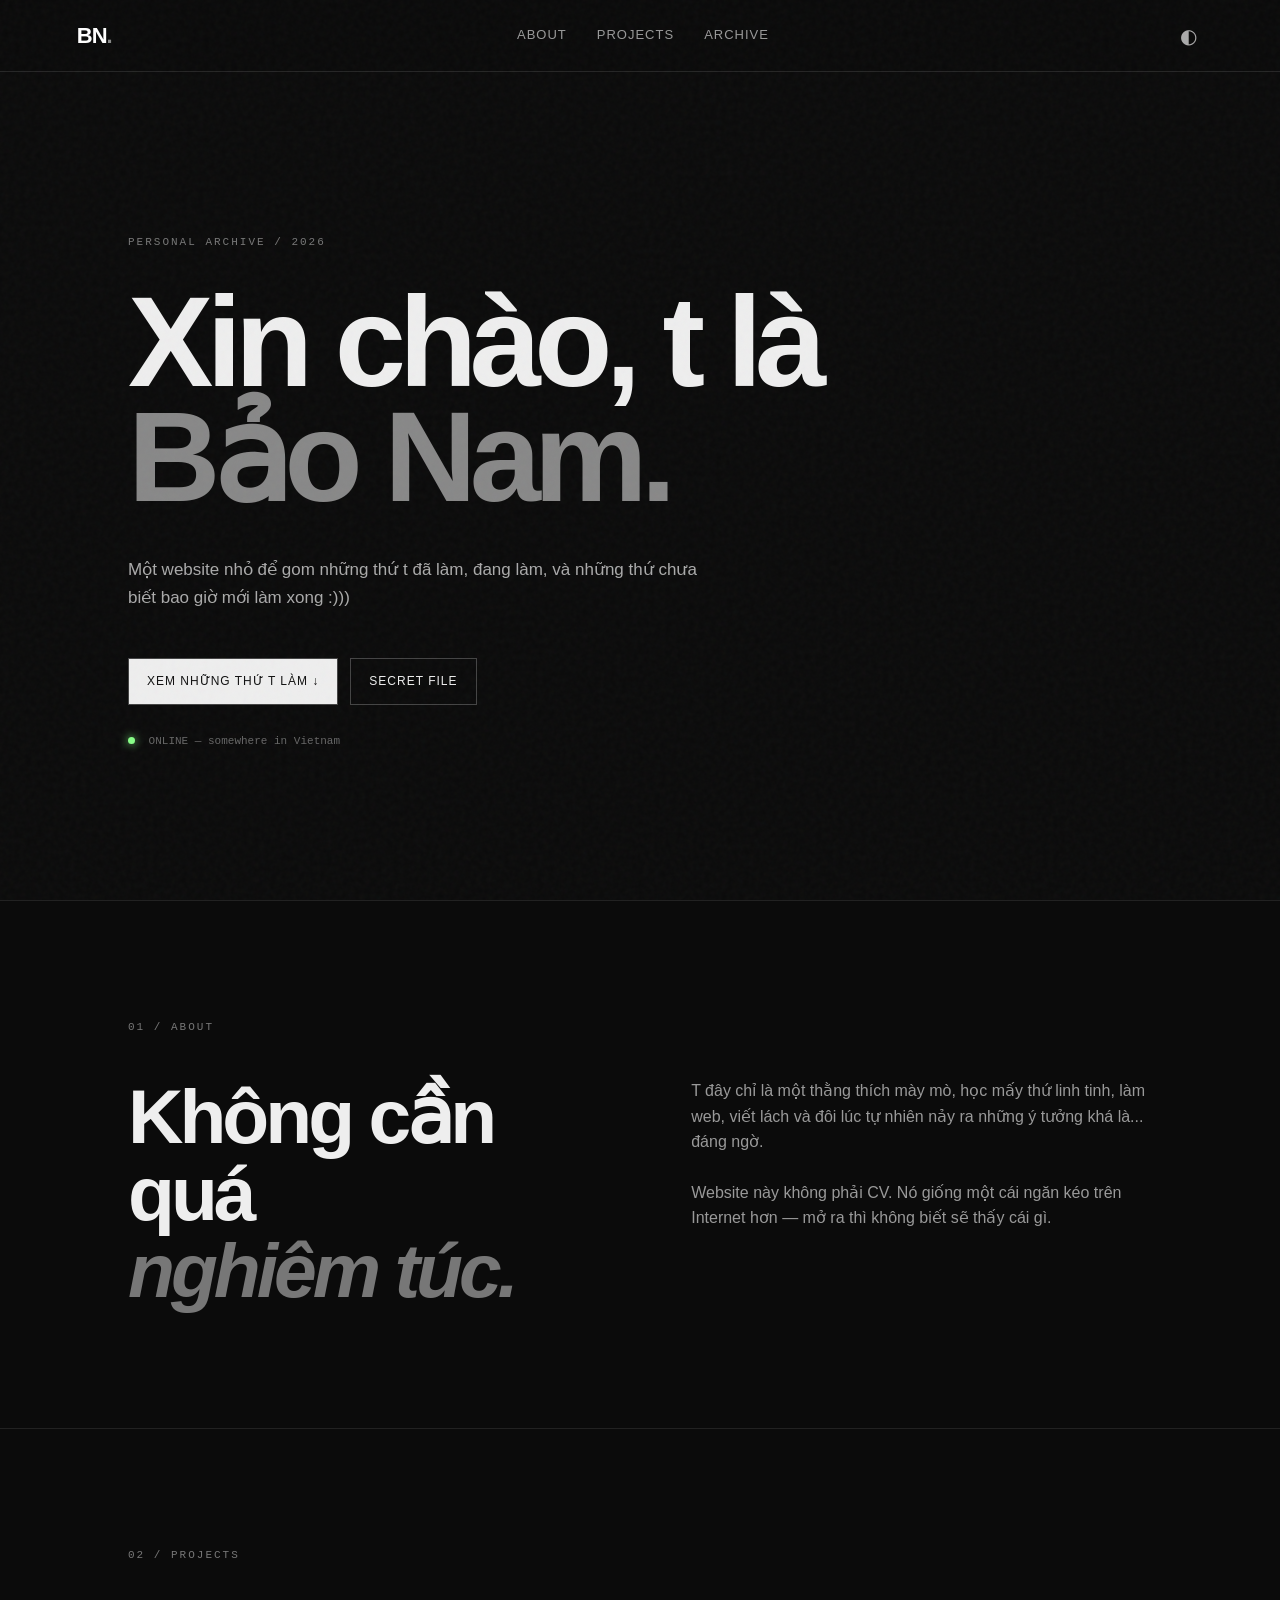
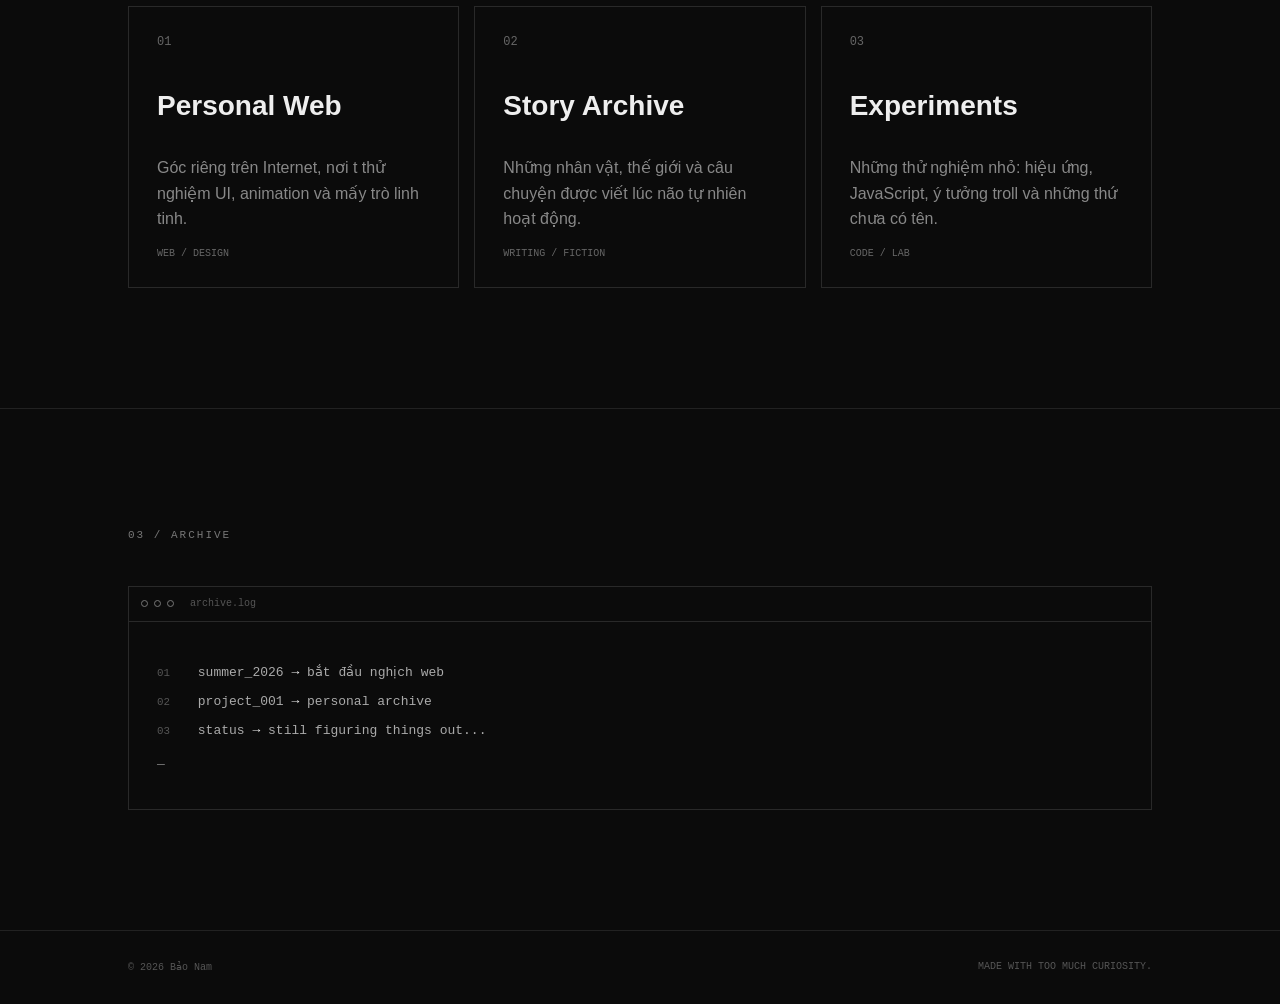
==== index.html @ 5dffc7b5 "Add files via upload" ====
<!DOCTYPE html>
<html lang="vi">
<head>
  <meta charset="UTF-8">
  <meta name="viewport" content="width=device-width, initial-scale=1.0">
  <title>Bảo Nam — Personal Archive</title>
  <meta name="description" content="Trang web cá nhân của Bảo Nam — một góc nhỏ trên Internet để lưu lại những thứ mình thích, làm và đang theo đuổi.">
  <meta name="robots" content="index, follow">
  <meta property="og:title" content="Bảo Nam — Personal Archive">
  <meta property="og:description" content="Một góc nhỏ trên Internet của Bảo Nam.">
  <meta property="og:type" content="website">
  <link rel="canonical" href="https://YOUR-USERNAME.github.io/">
  <link rel="stylesheet" href="style.css">
</head>
<body>
  <div class="noise"></div>
  <header>
    <a class="logo" href="#top">BN<span>.</span></a>
    <nav>
      <a href="#about">About</a>
      <a href="#projects">Projects</a>
      <a href="#archive">Archive</a>
    </nav>
    <button id="themeBtn" aria-label="Đổi giao diện">◐</button>
  </header>

  <main id="top">
    <section class="hero">
      <p class="eyebrow">PERSONAL ARCHIVE / 2026</p>
      <h1>Xin chào, t là<br><span>Bảo Nam.</span></h1>
      <p class="intro">Một website nhỏ để gom những thứ t đã làm, đang làm, và những thứ chưa biết bao giờ mới làm xong :)))</p>
      <div class="actions">
        <a class="btn primary" href="#projects">Xem những thứ t làm ↓</a>
        <button class="btn ghost" id="secretBtn">SECRET FILE</button>
      </div>
      <div class="status"><i></i> ONLINE — somewhere in Vietnam</div>
    </section>

    <section id="about" class="section">
      <div class="section-label">01 / ABOUT</div>
      <div class="about-grid">
        <div>
          <h2>Không cần quá<br><em>nghiêm túc.</em></h2>
        </div>
        <div class="copy">
          <p>T đây chỉ là một thằng thích mày mò, học mấy thứ linh tinh, làm web, viết lách và đôi lúc tự nhiên nảy ra những ý tưởng khá là... đáng ngờ.</p>
          <p>Website này không phải CV. Nó giống một cái ngăn kéo trên Internet hơn — mở ra thì không biết sẽ thấy cái gì.</p>
        </div>
      </div>
    </section>

    <section id="projects" class="section">
      <div class="section-label">02 / PROJECTS</div>
      <div class="cards">
        <article class="card">
          <span>01</span><h3>Personal Web</h3>
          <p>Góc riêng trên Internet, nơi t thử nghiệm UI, animation và mấy trò linh tinh.</p>
          <b>WEB / DESIGN</b>
        </article>
        <article class="card">
          <span>02</span><h3>Story Archive</h3>
          <p>Những nhân vật, thế giới và câu chuyện được viết lúc não tự nhiên hoạt động.</p>
          <b>WRITING / FICTION</b>
        </article>
        <article class="card">
          <span>03</span><h3>Experiments</h3>
          <p>Những thử nghiệm nhỏ: hiệu ứng, JavaScript, ý tưởng troll và những thứ chưa có tên.</p>
          <b>CODE / LAB</b>
        </article>
      </div>
    </section>

    <section id="archive" class="section archive">
      <div class="section-label">03 / ARCHIVE</div>
      <div class="terminal">
        <div class="terminal-top"><span></span><span></span><span></span><label>archive.log</label></div>
        <div class="terminal-body">
          <p><small>01</small> summer_2026 <strong>→</strong> bắt đầu nghịch web</p>
          <p><small>02</small> project_001 <strong>→</strong> personal archive</p>
          <p><small>03</small> status <strong>→</strong> still figuring things out...</p>
          <p class="cursor">_</p>
        </div>
      </div>
    </section>
  </main>

  <footer>
    <span>© 2026 Bảo Nam</span>
    <span>MADE WITH TOO MUCH CURIOSITY.</span>
  </footer>

  <div class="modal" id="modal">
    <div class="modal-box">
      <button class="close" id="closeModal">×</button>
      <p class="eyebrow">CLASSIFIED</p>
      <h2>ACCESS GRANTED.</h2>
      <p>Không có gì để hack đâu :)))<br>Nhưng m đã tìm thấy một thứ không phải ai cũng tìm thấy.</p>
      <div class="fake-code">USER: VISITOR<br>LEVEL: CURIOUS<br>STATUS: <strong>WELCOME</strong></div>
    </div>
  </div>

  <script src="script.js"></script>
</body>
</html>
---- style.css ----
*{box-sizing:border-box}html{scroll-behavior:smooth}body{margin:0;background:#0b0b0b;color:#eee;font-family:Arial,Helvetica,sans-serif;line-height:1.6}.noise{position:fixed;inset:0;pointer-events:none;opacity:.035;background-image:url("data:image/svg+xml,%3Csvg viewBox='0 0 180 180' xmlns='http://www.w3.org/2000/svg'%3E%3Cfilter id='n'%3E%3CfeTurbulence type='fractalNoise' baseFrequency='.9' numOctaves='3' stitchTiles='stitch'/%3E%3C/filter%3E%3Crect width='100%25' height='100%25' filter='url(%23n)'/%3E%3C/svg%3E");z-index:10}header{height:72px;display:flex;align-items:center;justify-content:space-between;padding:0 6vw;border-bottom:1px solid #252525;position:sticky;top:0;background:rgba(11,11,11,.86);backdrop-filter:blur(12px);z-index:5}.logo{color:#fff;text-decoration:none;font-weight:900;font-size:22px;letter-spacing:-1px}.logo span{color:#888}nav{display:flex;gap:30px}nav a{color:#999;text-decoration:none;font-size:13px;text-transform:uppercase;letter-spacing:1px}nav a:hover{color:#fff}#themeBtn{background:none;border:0;color:#aaa;font-size:20px;cursor:pointer}.hero{min-height:calc(100vh - 72px);display:flex;flex-direction:column;justify-content:center;padding:10vh 10vw;max-width:1200px}.eyebrow,.section-label{font:11px monospace;letter-spacing:2px;color:#777}.hero h1{font-size:clamp(58px,10vw,132px);line-height:.9;letter-spacing:-7px;margin:25px 0;max-width:1000px}.hero h1 span{color:#888}.intro{max-width:570px;color:#aaa;font-size:17px}.actions{display:flex;gap:12px;margin:30px 0;flex-wrap:wrap}.btn{padding:13px 18px;border:1px solid #444;text-decoration:none;font-size:12px;letter-spacing:1px;text-transform:uppercase;cursor:pointer}.primary{background:#eee;color:#111}.ghost{background:transparent;color:#eee}.btn:hover{transform:translateY(-2px)}.status{font:11px monospace;color:#666}.status i{display:inline-block;width:7px;height:7px;background:#8f8;border-radius:50%;margin-right:7px;box-shadow:0 0 10px #8f8}.section{padding:120px 10vw;border-top:1px solid #222}.about-grid{display:grid;grid-template-columns:1fr 1fr;gap:8vw;margin-top:45px}.section h2{font-size:clamp(40px,6vw,80px);line-height:1;margin:0;letter-spacing:-4px}.section h2 em{color:#777}.copy{color:#999;max-width:560px}.copy p{margin:0 0 25px}.cards{display:grid;grid-template-columns:repeat(3,1fr);gap:15px;margin-top:45px}.card{border:1px solid #292929;padding:28px;min-height:270px;display:flex;flex-direction:column;transition:.25s}.card:hover{border-color:#666;transform:translateY(-5px)}.card span{font:12px monospace;color:#666}.card h3{font-size:28px;margin:35px 0 10px}.card p{color:#888}.card b{font:10px monospace;color:#666;margin-top:auto}.terminal{margin-top:45px;border:1px solid #292929}.terminal-top{height:35px;border-bottom:1px solid #292929;display:flex;align-items:center;gap:6px;padding:0 12px}.terminal-top span{width:7px;height:7px;border:1px solid #777;border-radius:50%}.terminal-top label{margin-left:10px;color:#555;font:10px monospace}.terminal-body{padding:28px;font:13px monospace;color:#aaa}.terminal-body p{margin:14px 0}.terminal-body small{color:#555;margin-right:20px}.terminal-body strong{color:#eee}.cursor{animation:blink 1s infinite}@keyframes blink{50%{opacity:0}}footer{padding:30px 10vw;border-top:1px solid #222;display:flex;justify-content:space-between;color:#555;font:10px monospace}.modal{position:fixed;inset:0;background:rgba(0,0,0,.85);display:none;place-items:center;z-index:20;padding:20px}.modal.show{display:grid}.modal-box{max-width:520px;width:100%;border:1px solid #555;background:#0d0d0d;padding:45px;position:relative;box-shadow:0 0 60px #000}.modal-box h2{font-size:42px;margin:10px 0}.modal-box p{color:#999}.close{position:absolute;right:15px;top:10px;background:none;border:0;color:#777;font-size:28px;cursor:pointer}.fake-code{border:1px solid #292929;padding:18px;font:12px monospace;line-height:2;color:#777}.fake-code strong{color:#eee}@media(max-width:700px){header{padding:0 5vw}nav{display:none}.hero,.section{padding-left:7vw;padding-right:7vw}.hero h1{letter-spacing:-4px}.about-grid,.cards{grid-template-columns:1fr}.cards{gap:10px}footer{padding:25px 7vw;gap:15px;flex-direction:column}}
body.light{background:#f2f2f0;color:#111}body.light header{background:rgba(242,242,240,.86);border-color:#ddd}body.light nav a,body.light .intro,body.light .copy,body.light .card p,body.light .status,body.light .eyebrow,body.light .section-label{color:#666}body.light .section,body.light footer,body.light .card,body.light .terminal,body.light .terminal-top{border-color:#ddd}body.light .primary{background:#111;color:#fff}body.light .modal-box{background:#fff;border-color:#bbb}
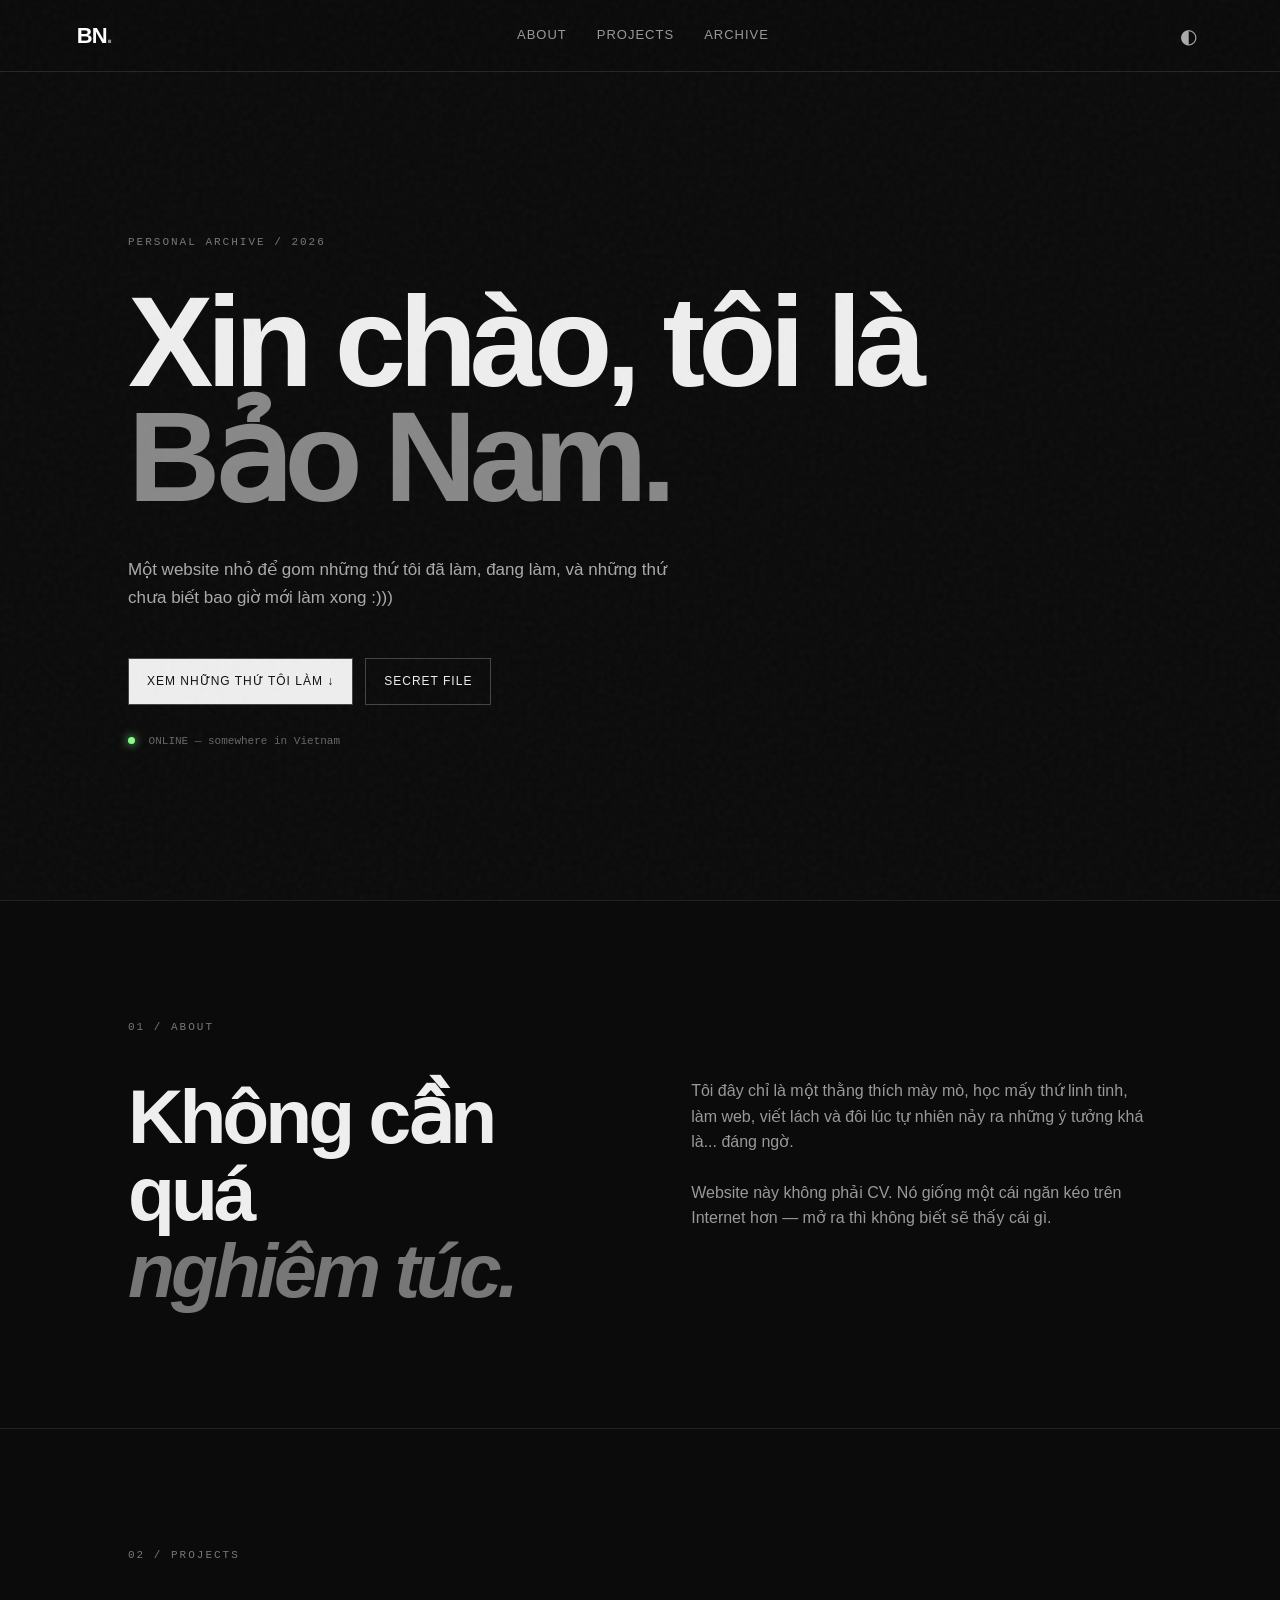
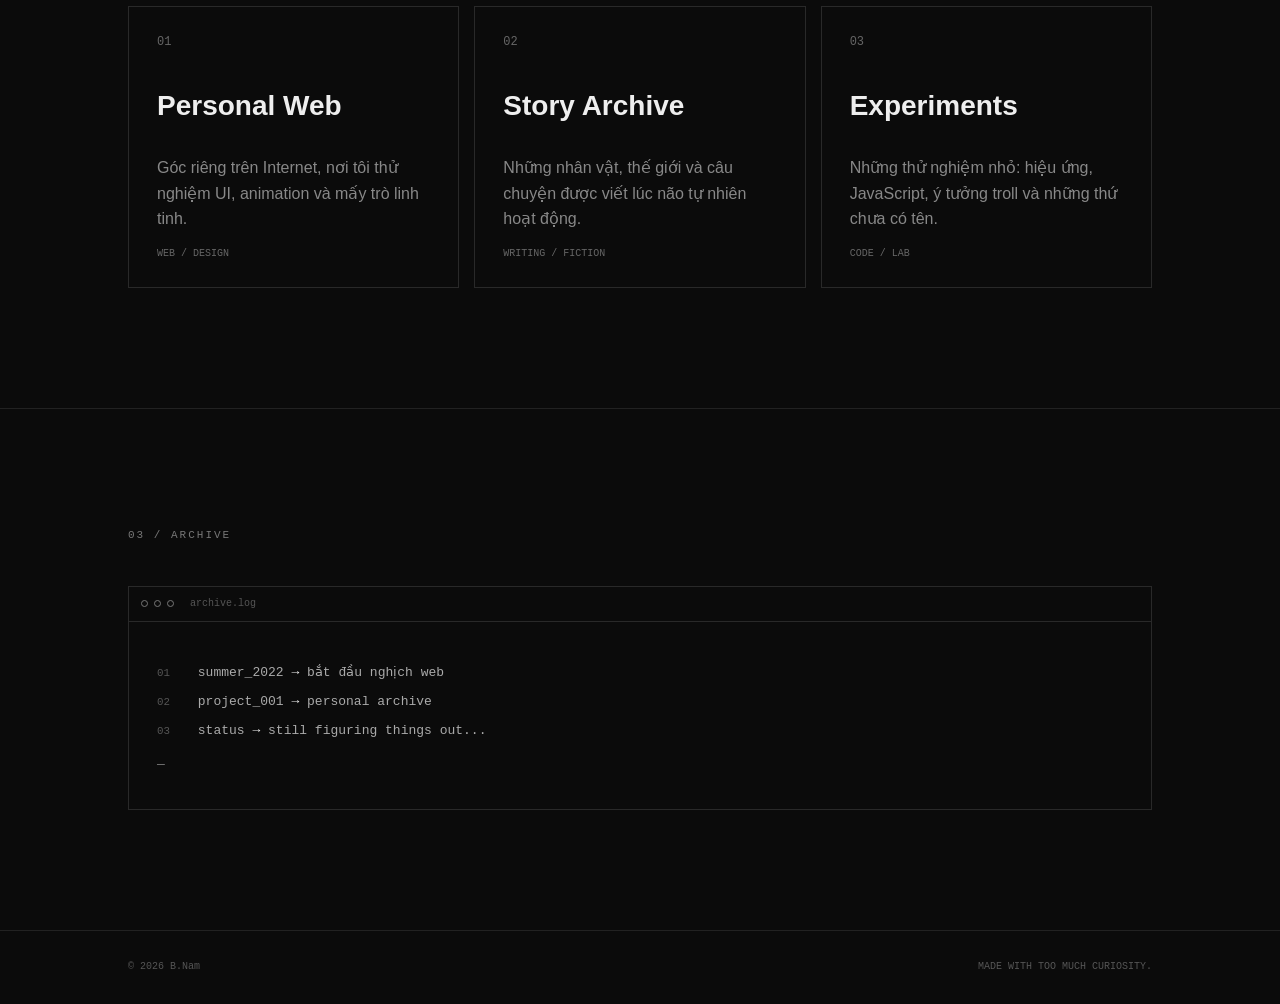
==== commit d6388f68: "Update index.html" ====
--- a/index.html
+++ b/index.html
@@ -4,12 +4,12 @@
   <meta charset="UTF-8">
   <meta name="viewport" content="width=device-width, initial-scale=1.0">
   <title>Bảo Nam — Personal Archive</title>
-  <meta name="description" content="Trang web cá nhân của Bảo Nam — một góc nhỏ trên Internet để lưu lại những thứ mình thích, làm và đang theo đuổi.">
+  <meta name="description" content="Trang web cá nhân của Nam — một góc nhỏ trên Internet để lưu lại những thứ mình thích, làm và đang theo đuổi.">
   <meta name="robots" content="index, follow">
-  <meta property="og:title" content="Bảo Nam — Personal Archive">
-  <meta property="og:description" content="Một góc nhỏ trên Internet của Bảo Nam.">
+  <meta property="og:title" content="B.Nam — Personal Archive">
+  <meta property="og:description" content="Một góc nhỏ trên Internet của tôi.">
   <meta property="og:type" content="website">
-  <link rel="canonical" href="https://YOUR-USERNAME.github.io/">
+  <link rel="canonical" href="https://namtran-svs.github.io/bao-nam-web/">
   <link rel="stylesheet" href="style.css">
 </head>
 <body>
@@ -27,10 +27,10 @@
   <main id="top">
     <section class="hero">
       <p class="eyebrow">PERSONAL ARCHIVE / 2026</p>
-      <h1>Xin chào, t là<br><span>Bảo Nam.</span></h1>
-      <p class="intro">Một website nhỏ để gom những thứ t đã làm, đang làm, và những thứ chưa biết bao giờ mới làm xong :)))</p>
+      <h1>Xin chào, tôi là<br><span>Bảo Nam.</span></h1>
+      <p class="intro">Một website nhỏ để gom những thứ tôi đã làm, đang làm, và những thứ chưa biết bao giờ mới làm xong :)))</p>
       <div class="actions">
-        <a class="btn primary" href="#projects">Xem những thứ t làm ↓</a>
+        <a class="btn primary" href="#projects">Xem những thứ tôi làm ↓</a>
         <button class="btn ghost" id="secretBtn">SECRET FILE</button>
       </div>
       <div class="status"><i></i> ONLINE — somewhere in Vietnam</div>
@@ -43,7 +43,7 @@
           <h2>Không cần quá<br><em>nghiêm túc.</em></h2>
         </div>
         <div class="copy">
-          <p>T đây chỉ là một thằng thích mày mò, học mấy thứ linh tinh, làm web, viết lách và đôi lúc tự nhiên nảy ra những ý tưởng khá là... đáng ngờ.</p>
+          <p>Tôi đây chỉ là một thằng thích mày mò, học mấy thứ linh tinh, làm web, viết lách và đôi lúc tự nhiên nảy ra những ý tưởng khá là... đáng ngờ.</p>
           <p>Website này không phải CV. Nó giống một cái ngăn kéo trên Internet hơn — mở ra thì không biết sẽ thấy cái gì.</p>
         </div>
       </div>
@@ -54,7 +54,7 @@
       <div class="cards">
         <article class="card">
           <span>01</span><h3>Personal Web</h3>
-          <p>Góc riêng trên Internet, nơi t thử nghiệm UI, animation và mấy trò linh tinh.</p>
+          <p>Góc riêng trên Internet, nơi tôi thử nghiệm UI, animation và mấy trò linh tinh.</p>
           <b>WEB / DESIGN</b>
         </article>
         <article class="card">
@@ -75,7 +75,7 @@
       <div class="terminal">
         <div class="terminal-top"><span></span><span></span><span></span><label>archive.log</label></div>
         <div class="terminal-body">
-          <p><small>01</small> summer_2026 <strong>→</strong> bắt đầu nghịch web</p>
+          <p><small>01</small> summer_2022 <strong>→</strong> bắt đầu nghịch web</p>
           <p><small>02</small> project_001 <strong>→</strong> personal archive</p>
           <p><small>03</small> status <strong>→</strong> still figuring things out...</p>
           <p class="cursor">_</p>
@@ -85,7 +85,7 @@
   </main>
 
   <footer>
-    <span>© 2026 Bảo Nam</span>
+    <span>© 2026 B.Nam</span>
     <span>MADE WITH TOO MUCH CURIOSITY.</span>
   </footer>
 
@@ -94,7 +94,7 @@
       <button class="close" id="closeModal">×</button>
       <p class="eyebrow">CLASSIFIED</p>
       <h2>ACCESS GRANTED.</h2>
-      <p>Không có gì để hack đâu :)))<br>Nhưng m đã tìm thấy một thứ không phải ai cũng tìm thấy.</p>
+      <p>Không có gì để hack đâu :)))<br>Nhưng 'you' đã tìm thấy một thứ không phải ai cũng tìm thấy.</p>
       <div class="fake-code">USER: VISITOR<br>LEVEL: CURIOUS<br>STATUS: <strong>WELCOME</strong></div>
     </div>
   </div>
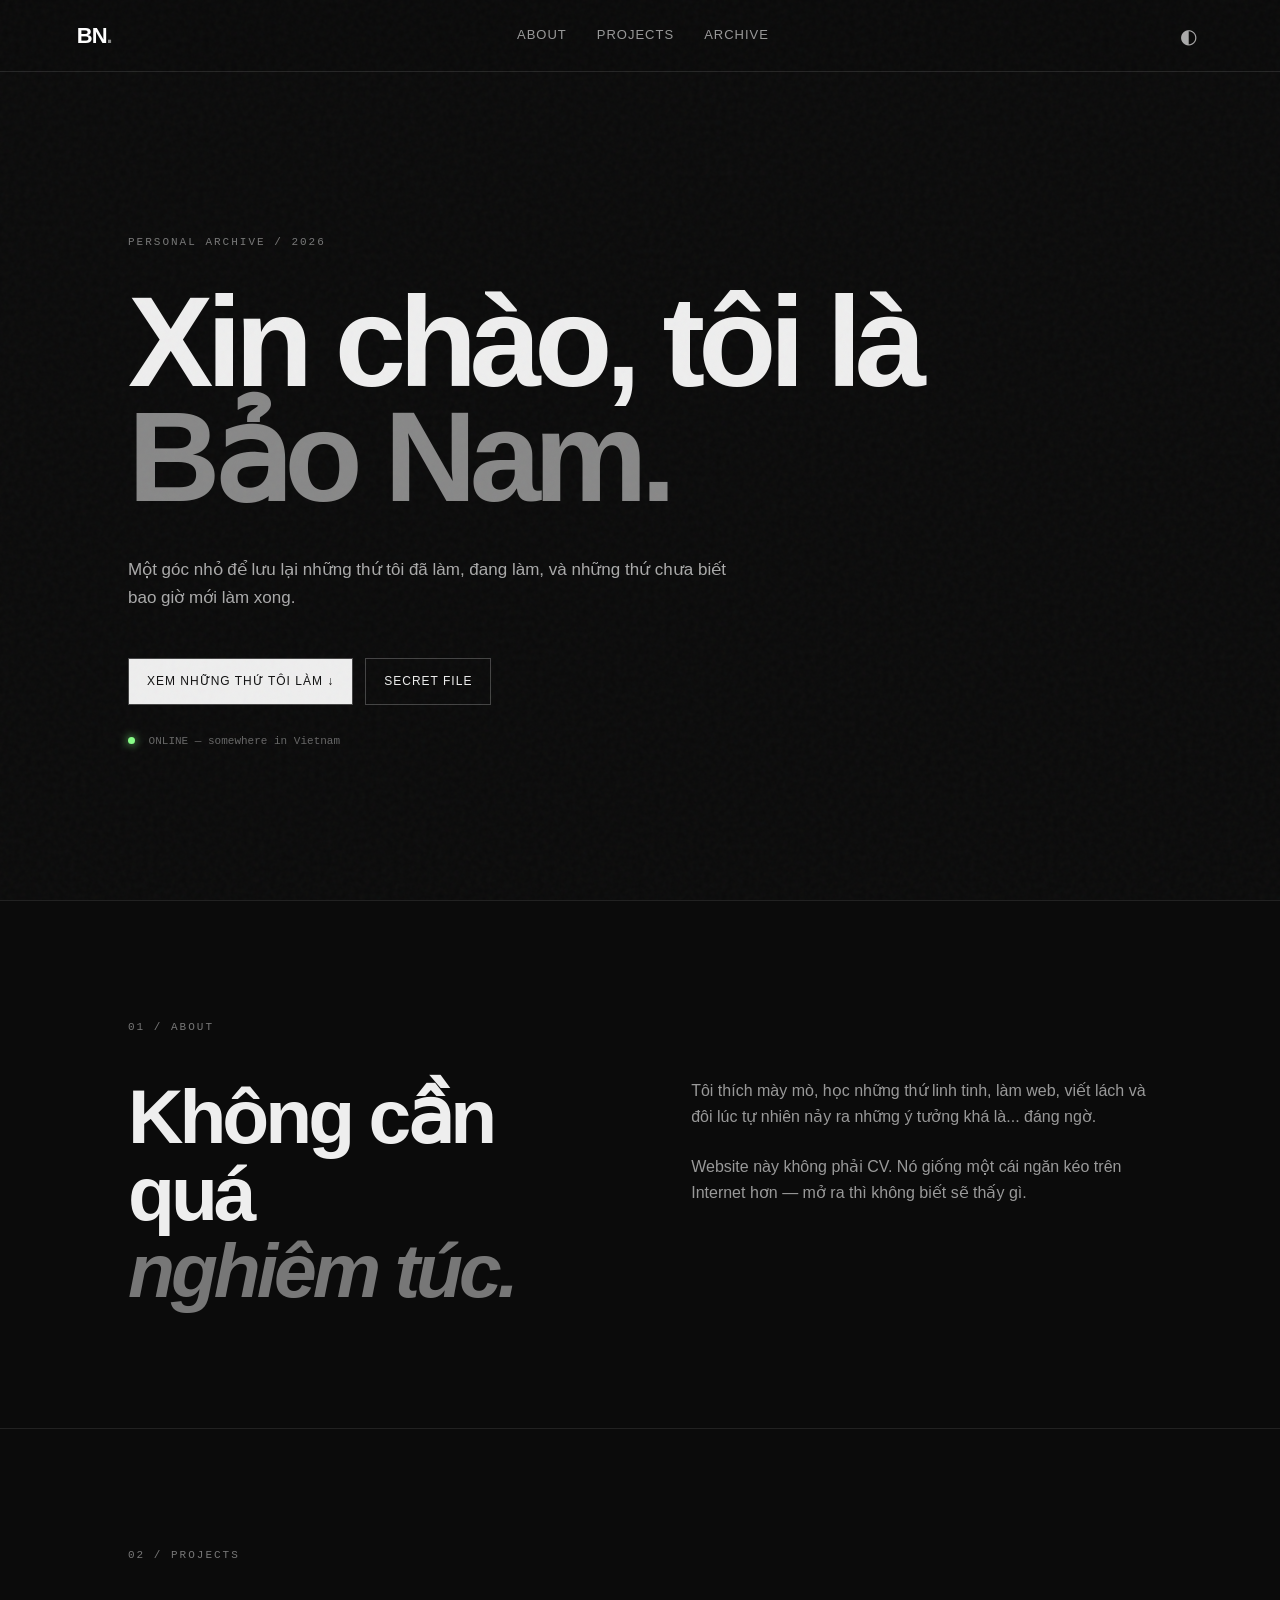
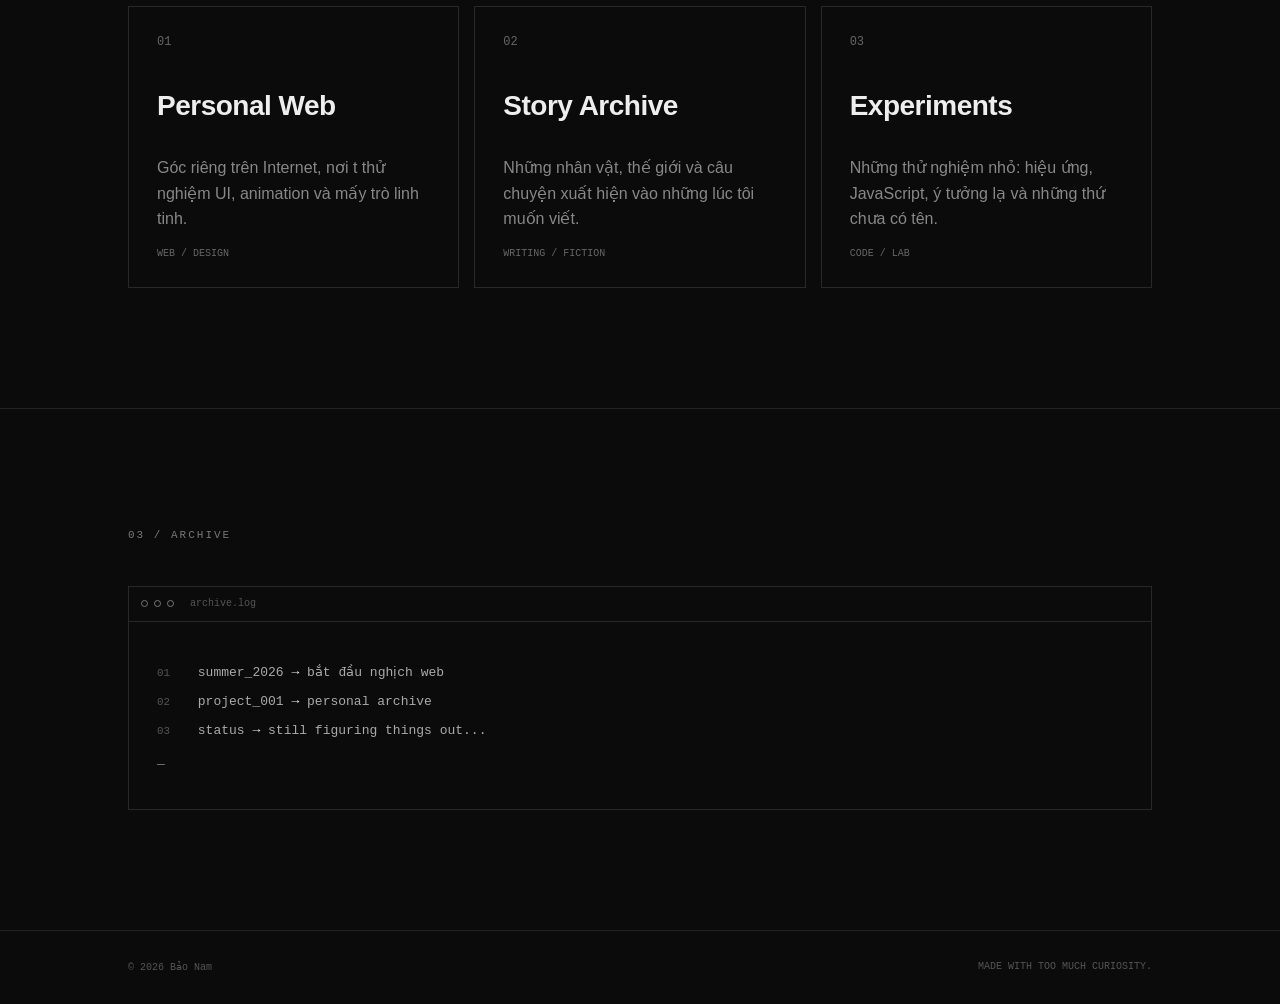
==== commit ada4dffd: "Add files via upload" ====
--- a/index.html
+++ b/index.html
@@ -3,11 +3,11 @@
 <head>
   <meta charset="UTF-8">
   <meta name="viewport" content="width=device-width, initial-scale=1.0">
-  <title>Bảo Nam — Personal Archive</title>
-  <meta name="description" content="Trang web cá nhân của Nam — một góc nhỏ trên Internet để lưu lại những thứ mình thích, làm và đang theo đuổi.">
+  <title>Nam — Personal Archive</title>
+  <meta name="description" content="Một góc nhỏ trên Internet của Nam — nơi lưu lại những thứ tôi làm, thích và đang khám phá.">
   <meta name="robots" content="index, follow">
-  <meta property="og:title" content="B.Nam — Personal Archive">
-  <meta property="og:description" content="Một góc nhỏ trên Internet của tôi.">
+  <meta property="og:title" content="Nam — Personal Archive">
+  <meta property="og:description" content="Một góc nhỏ trên Internet của Nam.">
   <meta property="og:type" content="website">
   <link rel="canonical" href="https://namtran-svs.github.io/bao-nam-web/">
   <link rel="stylesheet" href="style.css">
@@ -28,7 +28,7 @@
     <section class="hero">
       <p class="eyebrow">PERSONAL ARCHIVE / 2026</p>
       <h1>Xin chào, tôi là<br><span>Bảo Nam.</span></h1>
-      <p class="intro">Một website nhỏ để gom những thứ tôi đã làm, đang làm, và những thứ chưa biết bao giờ mới làm xong :)))</p>
+      <p class="intro">Một góc nhỏ để lưu lại những thứ tôi đã làm, đang làm, và những thứ chưa biết bao giờ mới làm xong.</p>
       <div class="actions">
         <a class="btn primary" href="#projects">Xem những thứ tôi làm ↓</a>
         <button class="btn ghost" id="secretBtn">SECRET FILE</button>
@@ -43,8 +43,8 @@
           <h2>Không cần quá<br><em>nghiêm túc.</em></h2>
         </div>
         <div class="copy">
-          <p>Tôi đây chỉ là một thằng thích mày mò, học mấy thứ linh tinh, làm web, viết lách và đôi lúc tự nhiên nảy ra những ý tưởng khá là... đáng ngờ.</p>
-          <p>Website này không phải CV. Nó giống một cái ngăn kéo trên Internet hơn — mở ra thì không biết sẽ thấy cái gì.</p>
+          <p>Tôi thích mày mò, học những thứ linh tinh, làm web, viết lách và đôi lúc tự nhiên nảy ra những ý tưởng khá là... đáng ngờ.</p>
+          <p>Website này không phải CV. Nó giống một cái ngăn kéo trên Internet hơn — mở ra thì không biết sẽ thấy gì.</p>
         </div>
       </div>
     </section>
@@ -54,17 +54,17 @@
       <div class="cards">
         <article class="card">
           <span>01</span><h3>Personal Web</h3>
-          <p>Góc riêng trên Internet, nơi tôi thử nghiệm UI, animation và mấy trò linh tinh.</p>
+          <p>Góc riêng trên Internet, nơi t thử nghiệm UI, animation và mấy trò linh tinh.</p>
           <b>WEB / DESIGN</b>
         </article>
         <article class="card">
           <span>02</span><h3>Story Archive</h3>
-          <p>Những nhân vật, thế giới và câu chuyện được viết lúc não tự nhiên hoạt động.</p>
+          <p>Những nhân vật, thế giới và câu chuyện xuất hiện vào những lúc tôi muốn viết.</p>
           <b>WRITING / FICTION</b>
         </article>
         <article class="card">
           <span>03</span><h3>Experiments</h3>
-          <p>Những thử nghiệm nhỏ: hiệu ứng, JavaScript, ý tưởng troll và những thứ chưa có tên.</p>
+          <p>Những thử nghiệm nhỏ: hiệu ứng, JavaScript, ý tưởng lạ và những thứ chưa có tên.</p>
           <b>CODE / LAB</b>
         </article>
       </div>
@@ -75,7 +75,7 @@
       <div class="terminal">
         <div class="terminal-top"><span></span><span></span><span></span><label>archive.log</label></div>
         <div class="terminal-body">
-          <p><small>01</small> summer_2022 <strong>→</strong> bắt đầu nghịch web</p>
+          <p><small>01</small> summer_2026 <strong>→</strong> bắt đầu nghịch web</p>
           <p><small>02</small> project_001 <strong>→</strong> personal archive</p>
           <p><small>03</small> status <strong>→</strong> still figuring things out...</p>
           <p class="cursor">_</p>
@@ -85,7 +85,7 @@
   </main>
 
   <footer>
-    <span>© 2026 B.Nam</span>
+    <span>© 2026 Bảo Nam</span>
     <span>MADE WITH TOO MUCH CURIOSITY.</span>
   </footer>
 
@@ -94,7 +94,7 @@
       <button class="close" id="closeModal">×</button>
       <p class="eyebrow">CLASSIFIED</p>
       <h2>ACCESS GRANTED.</h2>
-      <p>Không có gì để hack đâu :)))<br>Nhưng 'you' đã tìm thấy một thứ không phải ai cũng tìm thấy.</p>
+      <p>Không có gì để hack đâu :)))<br>Nhưng m đã tìm thấy một thứ không phải ai cũng tìm thấy.</p>
       <div class="fake-code">USER: VISITOR<br>LEVEL: CURIOUS<br>STATUS: <strong>WELCOME</strong></div>
     </div>
   </div>
--- a/style.css
+++ b/style.css
@@ -1,2 +1,11 @@
 *{box-sizing:border-box}html{scroll-behavior:smooth}body{margin:0;background:#0b0b0b;color:#eee;font-family:Arial,Helvetica,sans-serif;line-height:1.6}.noise{position:fixed;inset:0;pointer-events:none;opacity:.035;background-image:url("data:image/svg+xml,%3Csvg viewBox='0 0 180 180' xmlns='http://www.w3.org/2000/svg'%3E%3Cfilter id='n'%3E%3CfeTurbulence type='fractalNoise' baseFrequency='.9' numOctaves='3' stitchTiles='stitch'/%3E%3C/filter%3E%3Crect width='100%25' height='100%25' filter='url(%23n)'/%3E%3C/svg%3E");z-index:10}header{height:72px;display:flex;align-items:center;justify-content:space-between;padding:0 6vw;border-bottom:1px solid #252525;position:sticky;top:0;background:rgba(11,11,11,.86);backdrop-filter:blur(12px);z-index:5}.logo{color:#fff;text-decoration:none;font-weight:900;font-size:22px;letter-spacing:-1px}.logo span{color:#888}nav{display:flex;gap:30px}nav a{color:#999;text-decoration:none;font-size:13px;text-transform:uppercase;letter-spacing:1px}nav a:hover{color:#fff}#themeBtn{background:none;border:0;color:#aaa;font-size:20px;cursor:pointer}.hero{min-height:calc(100vh - 72px);display:flex;flex-direction:column;justify-content:center;padding:10vh 10vw;max-width:1200px}.eyebrow,.section-label{font:11px monospace;letter-spacing:2px;color:#777}.hero h1{font-size:clamp(58px,10vw,132px);line-height:.9;letter-spacing:-7px;margin:25px 0;max-width:1000px}.hero h1 span{color:#888}.intro{max-width:570px;color:#aaa;font-size:17px}.actions{display:flex;gap:12px;margin:30px 0;flex-wrap:wrap}.btn{padding:13px 18px;border:1px solid #444;text-decoration:none;font-size:12px;letter-spacing:1px;text-transform:uppercase;cursor:pointer}.primary{background:#eee;color:#111}.ghost{background:transparent;color:#eee}.btn:hover{transform:translateY(-2px)}.status{font:11px monospace;color:#666}.status i{display:inline-block;width:7px;height:7px;background:#8f8;border-radius:50%;margin-right:7px;box-shadow:0 0 10px #8f8}.section{padding:120px 10vw;border-top:1px solid #222}.about-grid{display:grid;grid-template-columns:1fr 1fr;gap:8vw;margin-top:45px}.section h2{font-size:clamp(40px,6vw,80px);line-height:1;margin:0;letter-spacing:-4px}.section h2 em{color:#777}.copy{color:#999;max-width:560px}.copy p{margin:0 0 25px}.cards{display:grid;grid-template-columns:repeat(3,1fr);gap:15px;margin-top:45px}.card{border:1px solid #292929;padding:28px;min-height:270px;display:flex;flex-direction:column;transition:.25s}.card:hover{border-color:#666;transform:translateY(-5px)}.card span{font:12px monospace;color:#666}.card h3{font-size:28px;margin:35px 0 10px}.card p{color:#888}.card b{font:10px monospace;color:#666;margin-top:auto}.terminal{margin-top:45px;border:1px solid #292929}.terminal-top{height:35px;border-bottom:1px solid #292929;display:flex;align-items:center;gap:6px;padding:0 12px}.terminal-top span{width:7px;height:7px;border:1px solid #777;border-radius:50%}.terminal-top label{margin-left:10px;color:#555;font:10px monospace}.terminal-body{padding:28px;font:13px monospace;color:#aaa}.terminal-body p{margin:14px 0}.terminal-body small{color:#555;margin-right:20px}.terminal-body strong{color:#eee}.cursor{animation:blink 1s infinite}@keyframes blink{50%{opacity:0}}footer{padding:30px 10vw;border-top:1px solid #222;display:flex;justify-content:space-between;color:#555;font:10px monospace}.modal{position:fixed;inset:0;background:rgba(0,0,0,.85);display:none;place-items:center;z-index:20;padding:20px}.modal.show{display:grid}.modal-box{max-width:520px;width:100%;border:1px solid #555;background:#0d0d0d;padding:45px;position:relative;box-shadow:0 0 60px #000}.modal-box h2{font-size:42px;margin:10px 0}.modal-box p{color:#999}.close{position:absolute;right:15px;top:10px;background:none;border:0;color:#777;font-size:28px;cursor:pointer}.fake-code{border:1px solid #292929;padding:18px;font:12px monospace;line-height:2;color:#777}.fake-code strong{color:#eee}@media(max-width:700px){header{padding:0 5vw}nav{display:none}.hero,.section{padding-left:7vw;padding-right:7vw}.hero h1{letter-spacing:-4px}.about-grid,.cards{grid-template-columns:1fr}.cards{gap:10px}footer{padding:25px 7vw;gap:15px;flex-direction:column}}
 body.light{background:#f2f2f0;color:#111}body.light header{background:rgba(242,242,240,.86);border-color:#ddd}body.light nav a,body.light .intro,body.light .copy,body.light .card p,body.light .status,body.light .eyebrow,body.light .section-label{color:#666}body.light .section,body.light footer,body.light .card,body.light .terminal,body.light .terminal-top{border-color:#ddd}body.light .primary{background:#111;color:#fff}body.light .modal-box{background:#fff;border-color:#bbb}
+
+/* V2 polish */
+::selection{background:#eee;color:#111}
+.hero .intro{max-width:610px}
+.card h3{letter-spacing:-.5px}
+@media (prefers-reduced-motion: reduce){
+  html{scroll-behavior:auto}
+  *,*:before,*:after{animation-duration:.01ms!important;animation-iteration-count:1!important;transition-duration:.01ms!important}
+}
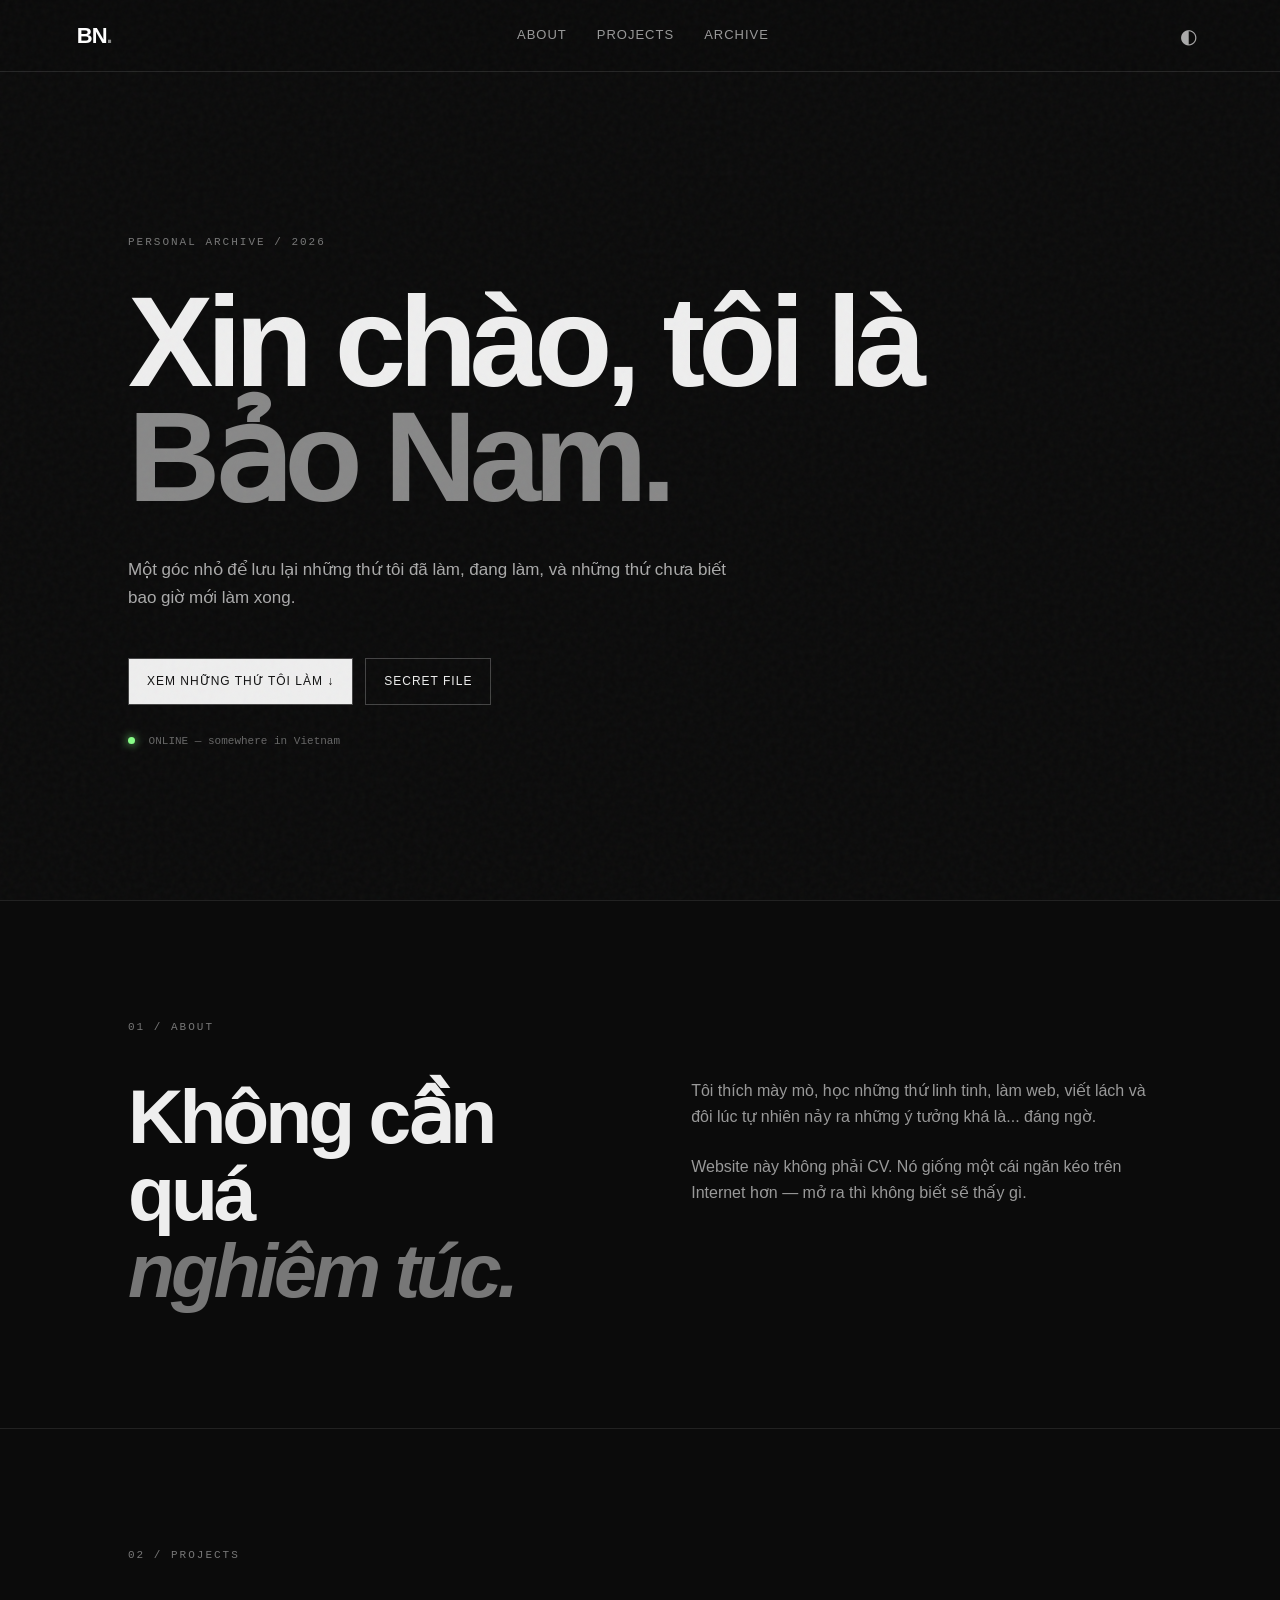
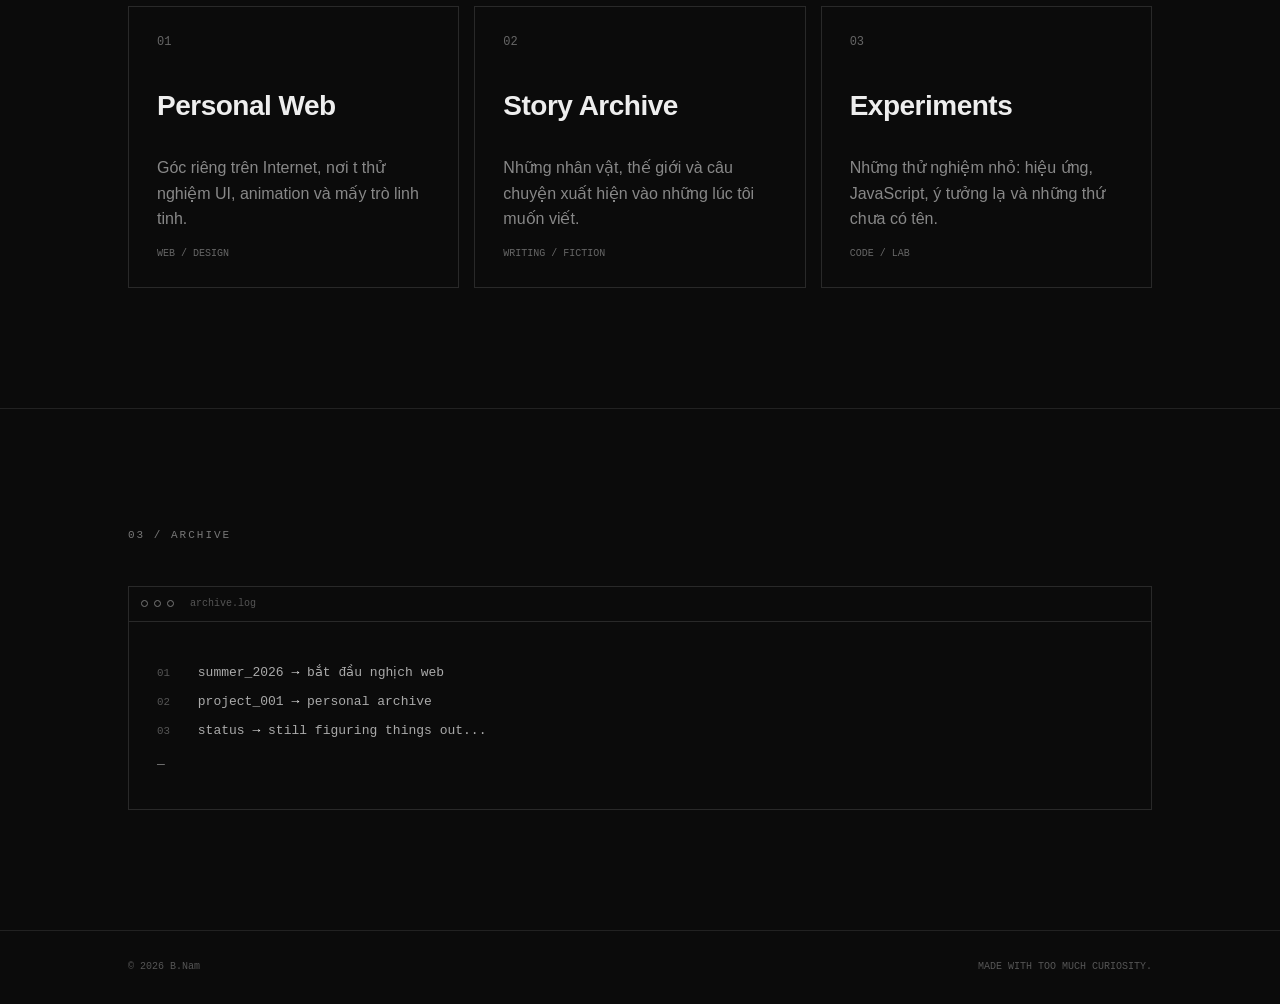
==== commit 7110cb9e: "Update index.html" ====
--- a/index.html
+++ b/index.html
@@ -1,6 +1,14 @@
 <!DOCTYPE html>
 <html lang="vi">
-<head>
+<head> 
+  <script type="application/ld+json">
+{
+  "@context": "https://schema.org",
+  "@type": "Person",
+  "name": "Nam",
+  "url": "https://namtran-svs.github.io/bao-nam-web/"
+}
+</script>
   <meta charset="UTF-8">
   <meta name="viewport" content="width=device-width, initial-scale=1.0">
   <title>Nam — Personal Archive</title>
@@ -85,7 +93,7 @@
   </main>
 
   <footer>
-    <span>© 2026 Bảo Nam</span>
+    <span>© 2026 B.Nam</span>
     <span>MADE WITH TOO MUCH CURIOSITY.</span>
   </footer>
 
@@ -94,7 +102,7 @@
       <button class="close" id="closeModal">×</button>
       <p class="eyebrow">CLASSIFIED</p>
       <h2>ACCESS GRANTED.</h2>
-      <p>Không có gì để hack đâu :)))<br>Nhưng m đã tìm thấy một thứ không phải ai cũng tìm thấy.</p>
+      <p>Không có gì đâu :)))<br>Nhưng "you" đã tìm thấy một thứ không phải ai cũng tìm thấy.</p>
       <div class="fake-code">USER: VISITOR<br>LEVEL: CURIOUS<br>STATUS: <strong>WELCOME</strong></div>
     </div>
   </div>
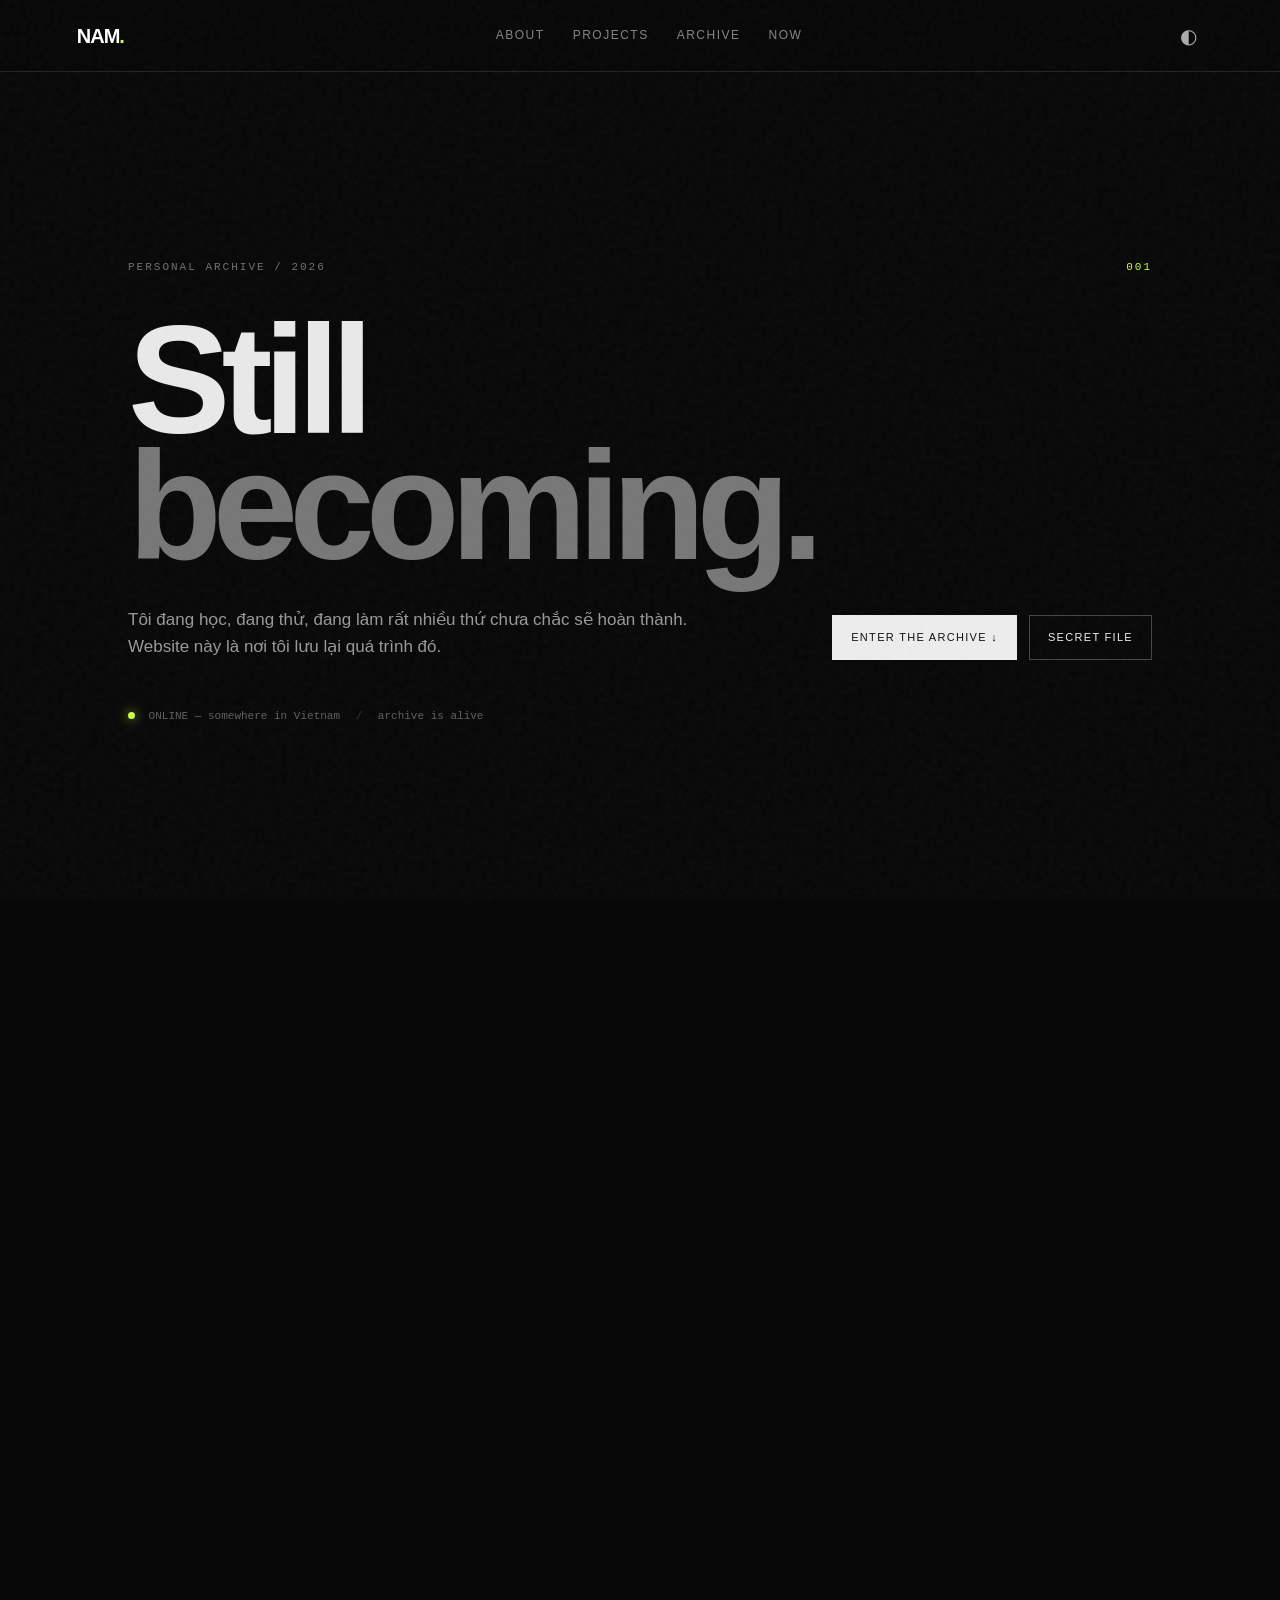
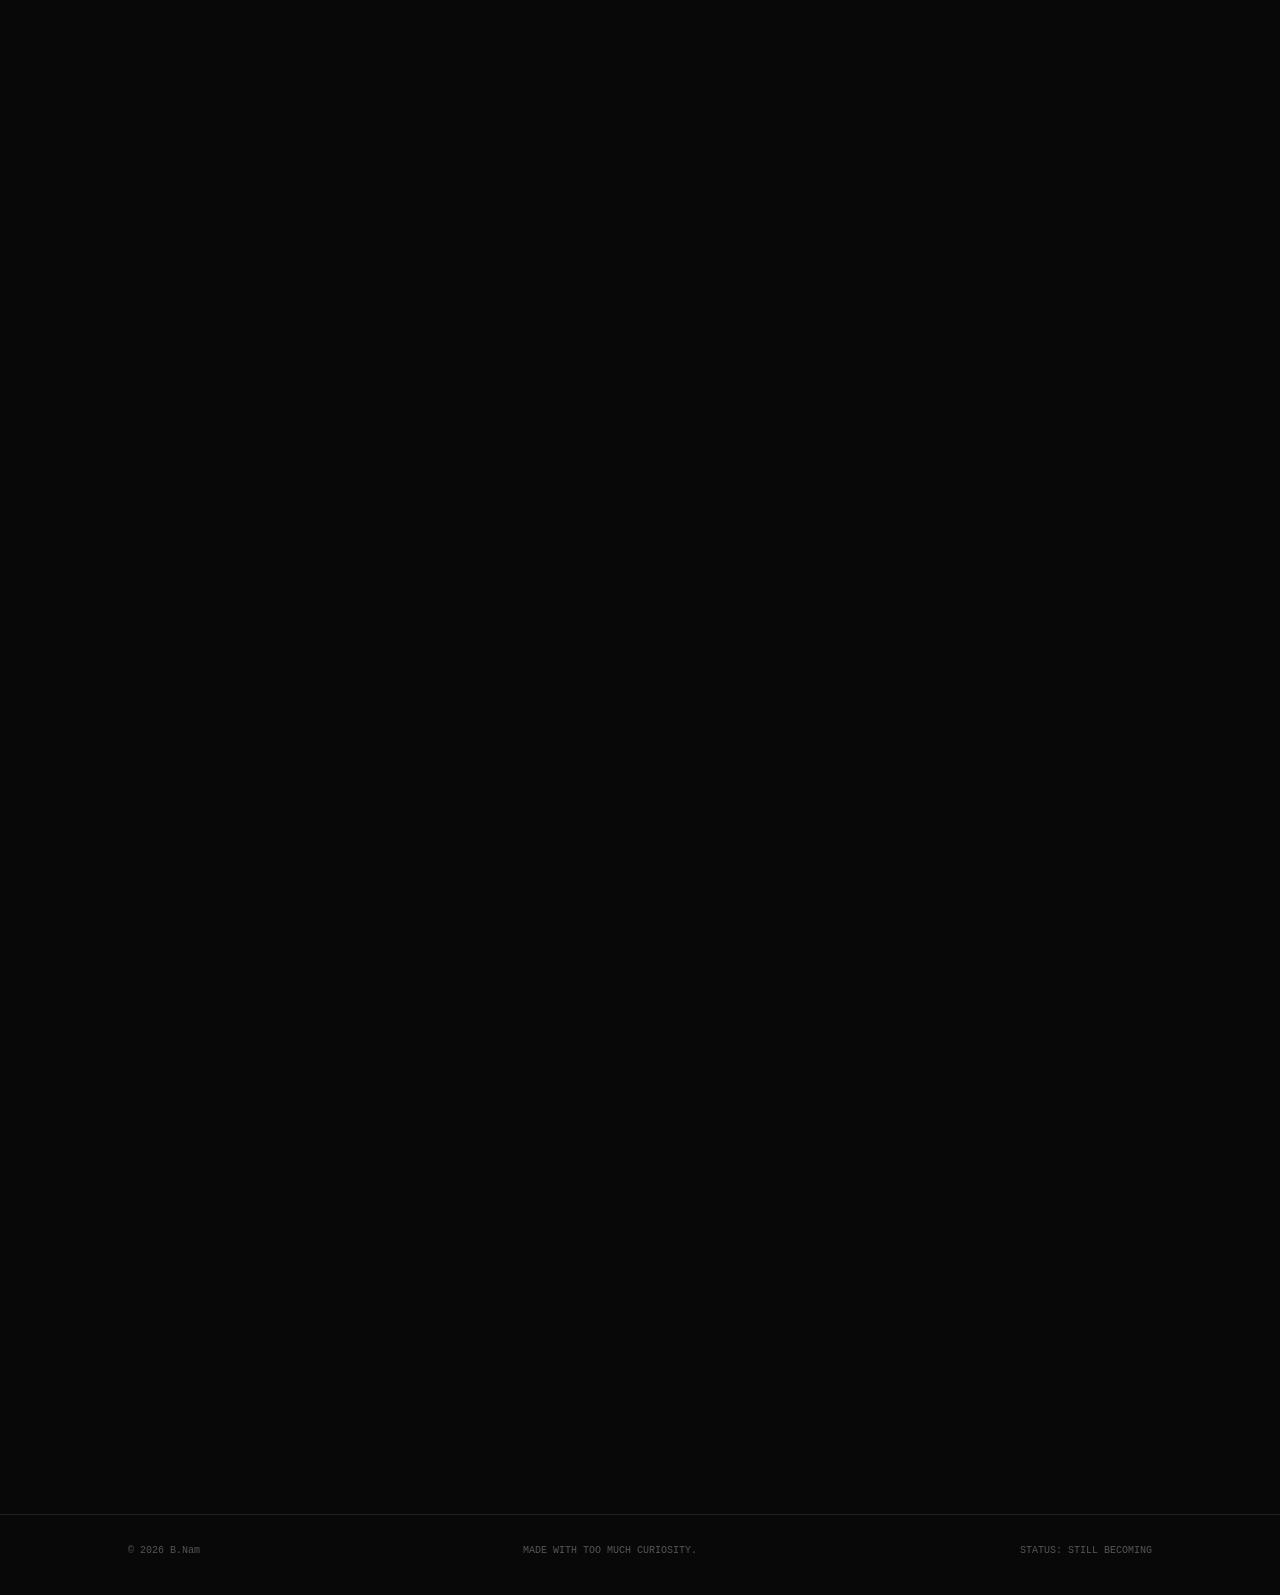
==== commit cbe5acc7: "Add files via upload" ====
--- a/index.html
+++ b/index.html
@@ -1,21 +1,21 @@
 <!DOCTYPE html>
 <html lang="vi">
-<head> 
+<head>
   <script type="application/ld+json">
-{
-  "@context": "https://schema.org",
-  "@type": "Person",
-  "name": "Nam",
-  "url": "https://namtran-svs.github.io/bao-nam-web/"
-}
-</script>
+  {
+    "@context":"https://schema.org",
+    "@type":"Person",
+    "name":"Nam",
+    "url":"https://namtran-svs.github.io/bao-nam-web/"
+  }
+  </script>
   <meta charset="UTF-8">
   <meta name="viewport" content="width=device-width, initial-scale=1.0">
   <title>Nam — Personal Archive</title>
-  <meta name="description" content="Một góc nhỏ trên Internet của Nam — nơi lưu lại những thứ tôi làm, thích và đang khám phá.">
+  <meta name="description" content="Góc nhỏ trên Internet của Nam — nơi tôi lưu lại những thứ mình làm, thích và đang khám phá.">
   <meta name="robots" content="index, follow">
   <meta property="og:title" content="Nam — Personal Archive">
-  <meta property="og:description" content="Một góc nhỏ trên Internet của Nam.">
+  <meta property="og:description" content="Góc nhỏ trên Internet của Nam — nơi tôi lưu lại những thứ mình làm, thích và đang khám phá.">
   <meta property="og:type" content="website">
   <link rel="canonical" href="https://namtran-svs.github.io/bao-nam-web/">
   <link rel="stylesheet" href="style.css">
@@ -23,87 +23,171 @@
 <body>
   <div class="noise"></div>
   <header>
-    <a class="logo" href="#top">BN<span>.</span></a>
-    <nav>
+    <a class="logo" href="#top" aria-label="Về đầu trang">NAM<span>.</span></a>
+    <nav aria-label="Điều hướng chính">
       <a href="#about">About</a>
       <a href="#projects">Projects</a>
       <a href="#archive">Archive</a>
+      <a href="#now">Now</a>
     </nav>
-    <button id="themeBtn" aria-label="Đổi giao diện">◐</button>
+    <button id="themeBtn" aria-label="Đổi giao diện" title="Đổi giao diện">◐</button>
   </header>
 
   <main id="top">
-    <section class="hero">
-      <p class="eyebrow">PERSONAL ARCHIVE / 2026</p>
-      <h1>Xin chào, tôi là<br><span>Bảo Nam.</span></h1>
-      <p class="intro">Một góc nhỏ để lưu lại những thứ tôi đã làm, đang làm, và những thứ chưa biết bao giờ mới làm xong.</p>
-      <div class="actions">
-        <a class="btn primary" href="#projects">Xem những thứ tôi làm ↓</a>
-        <button class="btn ghost" id="secretBtn">SECRET FILE</button>
+    <section class="hero section-pad reveal-on-load">
+      <div class="hero-meta">
+        <p class="eyebrow">PERSONAL ARCHIVE / 2026</p>
+        <span class="hero-index">001</span>
       </div>
-      <div class="status"><i></i> ONLINE — somewhere in Vietnam</div>
+      <h1>Still<br><span>becoming.</span></h1>
+      <div class="hero-bottom">
+        <p class="intro">Tôi đang học, đang thử, đang làm rất nhiều thứ chưa chắc sẽ hoàn thành. Website này là nơi tôi lưu lại quá trình đó.</p>
+        <div class="actions">
+          <a class="btn primary" href="#about">ENTER THE ARCHIVE ↓</a>
+          <button class="btn ghost" id="secretBtn">SECRET FILE</button>
+        </div>
+      </div>
+      <div class="status"><i></i> ONLINE — somewhere in Vietnam <span>/</span> archive is alive</div>
     </section>
 
-    <section id="about" class="section">
+    <section class="section reveal" id="currently">
+      <div class="section-head">
+        <div class="section-label">00 / CURRENTLY</div>
+        <p class="section-note">Things happening right now.</p>
+      </div>
+      <div class="currently-grid">
+        <article class="currently-item"><span>01</span><h3>STUDYING</h3><p>High school, grade 10. Vẫn đang vật lộn với mấy môn chưa chịu hiểu nhau.</p></article>
+        <article class="currently-item"><span>02</span><h3>BUILDING</h3><p>Personal Archive V3 — phiên bản này phải có nhiều thứ để khám phá hơn.</p></article>
+        <article class="currently-item"><span>03</span><h3>LEARNING</h3><p>Code, English, physics, và bất kỳ thứ gì đủ khiến tôi tò mò.</p></article>
+        <article class="currently-item"><span>04</span><h3>TRYING</h3><p>Bớt trì hoãn. Kết quả hiện tại: đang thử tiếp.</p></article>
+      </div>
+    </section>
+
+    <section id="about" class="section reveal">
       <div class="section-label">01 / ABOUT</div>
       <div class="about-grid">
         <div>
           <h2>Không cần quá<br><em>nghiêm túc.</em></h2>
+          <p class="big-caption">Nhưng đủ thật để đáng nhớ.</p>
         </div>
         <div class="copy">
+          <p>Tôi 16 tuổi, đang ở một giai đoạn khá kỳ lạ: đã đủ lớn để bắt đầu tự chọn hướng đi, nhưng vẫn còn đang thử rất nhiều con đường.</p>
           <p>Tôi thích mày mò, học những thứ linh tinh, làm web, viết lách và đôi lúc tự nhiên nảy ra những ý tưởng khá là... đáng ngờ.</p>
+          <p>Tôi nghĩ khá nhiều. Có khi nghĩ quá nhiều. Tôi thích những câu chuyện có lore, những nhân vật phức tạp, những chi tiết nhỏ mà người khác dễ bỏ qua.</p>
           <p>Website này không phải CV. Nó giống một cái ngăn kéo trên Internet hơn — mở ra thì không biết sẽ thấy gì.</p>
+        </div>
+      </div>
+      <div class="facts-grid">
+        <div class="fact"><span>AGE</span><strong>16</strong></div>
+        <div class="fact"><span>ERA</span><strong>HIGH SCHOOL</strong></div>
+        <div class="fact"><span>LIKES</span><strong>STORIES / CODE / IDEAS</strong></div>
+        <div class="fact"><span>WEAKNESS</span><strong>PROCRASTINATION</strong></div>
+        <div class="fact"><span>SUPERPOWER</span><strong>CURIOSITY</strong></div>
+      </div>
+    </section>
+
+    <section id="activity" class="section reveal">
+      <div class="section-head">
+        <div class="section-label">01.5 / ACTIVITY</div>
+        <p class="section-note">A small record of recent movement.</p>
+      </div>
+      <div class="activity-list">
+        <button class="activity-row" data-modal-title="Personal Archive V3" data-modal-kicker="13.09.26 / BUILD" data-modal-text="Bắt đầu phiên bản V3: nhiều nội dung hơn, nhiều lớp khám phá hơn, và bớt cảm giác như một landing page trống."><span>09.13.26</span><strong>Rebuilding Personal Archive V3</strong><em>↗</em></button>
+        <button class="activity-row" data-modal-title="Learning web development" data-modal-kicker="09.06.26 / LEARN" data-modal-text="Bắt đầu hiểu HTML, CSS và JavaScript từ những thứ rất cơ bản. Từ đó website này mới thực sự bắt đầu có hình hài."><span>09.06.26</span><strong>Started learning web development</strong><em>↗</em></button>
+        <button class="activity-row" data-modal-title="A small training goal" data-modal-kicker="08.31.26 / PERSONAL" data-modal-text="Mục tiêu mùa hè là 10 pull-ups. Mốc hiện tại: 7. Chưa tới đích, nhưng cũng chưa bỏ cuộc."><span>08.31.26</span><strong>Goal: 10 pull-ups</strong><em>↗</em></button>
+        <button class="activity-row" data-modal-title="Physics / Grade 10" data-modal-kicker="08.30.26 / STUDY" data-modal-text="Một ngày bình thường với dao động, năng lượng, động lượng và vô số câu hỏi kiểu tại sao nó lại ra đáp án này."><span>08.30.26</span><strong>Physics / Grade 10</strong><em>↗</em></button>
+      </div>
+    </section>
+
+    <section id="projects" class="section reveal">
+      <div class="section-head">
+        <div class="section-label">02 / PROJECTS</div>
+        <p class="section-note">Things I have built, or kept building.</p>
+      </div>
+      <div class="cards project-grid">
+        <button class="card project-card" data-modal-title="Personal Archive V3" data-modal-kicker="WEB / CURRENT" data-modal-text="Một personal website được xây như một archive đang sống: có about, activity, timeline, unfinished ideas và secret system.">
+          <span>01</span><h3>Personal Archive</h3><p>Một góc riêng trên Internet, nơi tôi thử UI, animation, JavaScript và đủ loại ý tưởng.</p><b>WEB / DESIGN <i>↗</i></b>
+        </button>
+        <button class="card project-card" data-modal-title="Story Archive" data-modal-kicker="WRITING / FICTION" data-modal-text="Những nhân vật, thế giới và câu chuyện xuất hiện vào những lúc tôi muốn viết. Một vài thứ vẫn đang dang dở.">
+          <span>02</span><h3>Story Archive</h3><p>Những thế giới hư cấu, nhân vật và plot chưa chịu nằm yên trong đầu.</p><b>WRITING / FICTION <i>↗</i></b>
+        </button>
+        <button class="card project-card" data-modal-title="Experiments" data-modal-kicker="CODE / LAB" data-modal-text="Các thử nghiệm nhỏ: hiệu ứng, JavaScript, giao diện, mini tools và những ý tưởng chưa có tên.">
+          <span>03</span><h3>Experiments</h3><p>Những thứ bắt đầu bằng câu: “để thử xem có làm được không”.</p><b>CODE / LAB <i>↗</i></b>
+        </button>
+      </div>
+    </section>
+
+    <section id="archive" class="section archive reveal">
+      <div class="section-head">
+        <div class="section-label">03 / ARCHIVE</div>
+        <p class="section-note">A timeline, not a résumé.</p>
+      </div>
+      <div class="timeline">
+        <article class="timeline-item"><span class="timeline-date">2026</span><div><h3>Started high school</h3><p>Một chương mới, nhiều thứ mới, và cũng nhiều thứ phải tự học hơn.</p></div></article>
+        <article class="timeline-item"><span class="timeline-date">2026</span><div><h3>Started learning to code</h3><p>Từ “HTML với CSS là cái gì vậy” đến việc tự tay xây một website.</p></div></article>
+        <article class="timeline-item"><span class="timeline-date">2026</span><div><h3>Built Personal Web V1</h3><p>Phiên bản đầu tiên còn đơn giản, nhưng nó đã tồn tại.</p></div></article>
+        <article class="timeline-item"><span class="timeline-date">2026</span><div><h3>Built V2</h3><p>Dark aesthetic, terminal, Secret File và cảm giác “có gì đó đang giấu ở đây”.</p></div></article>
+        <article class="timeline-item current"><span class="timeline-date">NOW</span><div><h3>Personal Archive V3</h3><p>Không chỉ là website nữa. Đây là nơi lưu lại cả quá trình.</p></div></article>
+      </div>
+    </section>
+
+    <section id="unfinished" class="section reveal">
+      <div class="section-head">
+        <div class="section-label">04 / UNFINISHED</div>
+        <p class="section-note">Ideas without an ending.</p>
+      </div>
+      <div class="unfinished-list">
+        <article class="unfinished-item"><div><span>01</span><h3>Fantasy Story</h3><p>Một câu chuyện về những con người bị kéo vào một hành trình không ai chủ động chọn.</p></div><strong>60%</strong><div class="progress"><i style="width:60%"></i></div></article>
+        <article class="unfinished-item"><div><span>02</span><h3>Personal Website V3</h3><p>Nơi m đang đứng lúc này.</p></div><strong>80%</strong><div class="progress"><i style="width:80%"></i></div></article>
+        <article class="unfinished-item"><div><span>03</span><h3>Unknown Project</h3><p>Chưa có tên. Chưa có deadline. Có vẻ vẫn sống.</p></div><strong>30%</strong><div class="progress"><i style="width:30%"></i></div></article>
+      </div>
+      <p class="unfinished-note">Some things are more interesting unfinished.</p>
+    </section>
+
+    <section id="now" class="section reveal">
+      <div class="section-head">
+        <div class="section-label">05 / NOW</div>
+        <p class="section-note">Updated when something actually changes.</p>
+      </div>
+      <div class="now-grid">
+        <div>
+          <h2>What I'm<br><em>doing now.</em></h2>
+        </div>
+        <div class="now-copy">
+          <p>→ học cấp 3</p>
+          <p>→ học cách code thay vì chỉ nghĩ về code</p>
+          <p>→ làm V3 tử tế</p>
+          <p>→ thử hoàn thành những thứ đã bắt đầu</p>
+          <p>→ gom nhặt ý tưởng để sau này còn có cái mà làm</p>
+          <div class="updated">LAST UPDATED / 13.09.2026</div>
         </div>
       </div>
     </section>
 
-    <section id="projects" class="section">
-      <div class="section-label">02 / PROJECTS</div>
-      <div class="cards">
-        <article class="card">
-          <span>01</span><h3>Personal Web</h3>
-          <p>Góc riêng trên Internet, nơi t thử nghiệm UI, animation và mấy trò linh tinh.</p>
-          <b>WEB / DESIGN</b>
-        </article>
-        <article class="card">
-          <span>02</span><h3>Story Archive</h3>
-          <p>Những nhân vật, thế giới và câu chuyện xuất hiện vào những lúc tôi muốn viết.</p>
-          <b>WRITING / FICTION</b>
-        </article>
-        <article class="card">
-          <span>03</span><h3>Experiments</h3>
-          <p>Những thử nghiệm nhỏ: hiệu ứng, JavaScript, ý tưởng lạ và những thứ chưa có tên.</p>
-          <b>CODE / LAB</b>
-        </article>
+    <section class="section secret-section reveal">
+      <div class="secret-line"></div>
+      <div class="secret-content">
+        <p class="eyebrow">CLASSIFIED / 006</p>
+        <h2>There's something<br><em>you shouldn't click.</em></h2>
+        <button class="btn ghost secret-large" id="secretBtnBottom">OPEN SECRET FILE</button>
       </div>
-    </section>
-
-    <section id="archive" class="section archive">
-      <div class="section-label">03 / ARCHIVE</div>
-      <div class="terminal">
-        <div class="terminal-top"><span></span><span></span><span></span><label>archive.log</label></div>
-        <div class="terminal-body">
-          <p><small>01</small> summer_2026 <strong>→</strong> bắt đầu nghịch web</p>
-          <p><small>02</small> project_001 <strong>→</strong> personal archive</p>
-          <p><small>03</small> status <strong>→</strong> still figuring things out...</p>
-          <p class="cursor">_</p>
-        </div>
-      </div>
+      <div class="secret-line"></div>
     </section>
   </main>
 
   <footer>
     <span>© 2026 B.Nam</span>
     <span>MADE WITH TOO MUCH CURIOSITY.</span>
+    <span>STATUS: STILL BECOMING</span>
   </footer>
 
-  <div class="modal" id="modal">
-    <div class="modal-box">
-      <button class="close" id="closeModal">×</button>
-      <p class="eyebrow">CLASSIFIED</p>
-      <h2>ACCESS GRANTED.</h2>
-      <p>Không có gì đâu :)))<br>Nhưng "you" đã tìm thấy một thứ không phải ai cũng tìm thấy.</p>
-      <div class="fake-code">USER: VISITOR<br>LEVEL: CURIOUS<br>STATUS: <strong>WELCOME</strong></div>
+  <div class="modal" id="modal" aria-hidden="true">
+    <div class="modal-box" role="dialog" aria-modal="true" aria-labelledby="modalTitle">
+      <button class="close" id="closeModal" aria-label="Đóng">×</button>
+      <p class="eyebrow" id="modalKicker">CLASSIFIED</p>
+      <h2 id="modalTitle">ACCESS GRANTED.</h2>
+      <p id="modalText">Không có gì đâu :)))</p>
+      <div class="fake-code" id="modalCode">USER: VISITOR<br>LEVEL: CURIOUS<br>STATUS: <strong>WELCOME</strong></div>
     </div>
   </div>
 
--- a/style.css
+++ b/style.css
@@ -1,11 +1 @@
-*{box-sizing:border-box}html{scroll-behavior:smooth}body{margin:0;background:#0b0b0b;color:#eee;font-family:Arial,Helvetica,sans-serif;line-height:1.6}.noise{position:fixed;inset:0;pointer-events:none;opacity:.035;background-image:url("data:image/svg+xml,%3Csvg viewBox='0 0 180 180' xmlns='http://www.w3.org/2000/svg'%3E%3Cfilter id='n'%3E%3CfeTurbulence type='fractalNoise' baseFrequency='.9' numOctaves='3' stitchTiles='stitch'/%3E%3C/filter%3E%3Crect width='100%25' height='100%25' filter='url(%23n)'/%3E%3C/svg%3E");z-index:10}header{height:72px;display:flex;align-items:center;justify-content:space-between;padding:0 6vw;border-bottom:1px solid #252525;position:sticky;top:0;background:rgba(11,11,11,.86);backdrop-filter:blur(12px);z-index:5}.logo{color:#fff;text-decoration:none;font-weight:900;font-size:22px;letter-spacing:-1px}.logo span{color:#888}nav{display:flex;gap:30px}nav a{color:#999;text-decoration:none;font-size:13px;text-transform:uppercase;letter-spacing:1px}nav a:hover{color:#fff}#themeBtn{background:none;border:0;color:#aaa;font-size:20px;cursor:pointer}.hero{min-height:calc(100vh - 72px);display:flex;flex-direction:column;justify-content:center;padding:10vh 10vw;max-width:1200px}.eyebrow,.section-label{font:11px monospace;letter-spacing:2px;color:#777}.hero h1{font-size:clamp(58px,10vw,132px);line-height:.9;letter-spacing:-7px;margin:25px 0;max-width:1000px}.hero h1 span{color:#888}.intro{max-width:570px;color:#aaa;font-size:17px}.actions{display:flex;gap:12px;margin:30px 0;flex-wrap:wrap}.btn{padding:13px 18px;border:1px solid #444;text-decoration:none;font-size:12px;letter-spacing:1px;text-transform:uppercase;cursor:pointer}.primary{background:#eee;color:#111}.ghost{background:transparent;color:#eee}.btn:hover{transform:translateY(-2px)}.status{font:11px monospace;color:#666}.status i{display:inline-block;width:7px;height:7px;background:#8f8;border-radius:50%;margin-right:7px;box-shadow:0 0 10px #8f8}.section{padding:120px 10vw;border-top:1px solid #222}.about-grid{display:grid;grid-template-columns:1fr 1fr;gap:8vw;margin-top:45px}.section h2{font-size:clamp(40px,6vw,80px);line-height:1;margin:0;letter-spacing:-4px}.section h2 em{color:#777}.copy{color:#999;max-width:560px}.copy p{margin:0 0 25px}.cards{display:grid;grid-template-columns:repeat(3,1fr);gap:15px;margin-top:45px}.card{border:1px solid #292929;padding:28px;min-height:270px;display:flex;flex-direction:column;transition:.25s}.card:hover{border-color:#666;transform:translateY(-5px)}.card span{font:12px monospace;color:#666}.card h3{font-size:28px;margin:35px 0 10px}.card p{color:#888}.card b{font:10px monospace;color:#666;margin-top:auto}.terminal{margin-top:45px;border:1px solid #292929}.terminal-top{height:35px;border-bottom:1px solid #292929;display:flex;align-items:center;gap:6px;padding:0 12px}.terminal-top span{width:7px;height:7px;border:1px solid #777;border-radius:50%}.terminal-top label{margin-left:10px;color:#555;font:10px monospace}.terminal-body{padding:28px;font:13px monospace;color:#aaa}.terminal-body p{margin:14px 0}.terminal-body small{color:#555;margin-right:20px}.terminal-body strong{color:#eee}.cursor{animation:blink 1s infinite}@keyframes blink{50%{opacity:0}}footer{padding:30px 10vw;border-top:1px solid #222;display:flex;justify-content:space-between;color:#555;font:10px monospace}.modal{position:fixed;inset:0;background:rgba(0,0,0,.85);display:none;place-items:center;z-index:20;padding:20px}.modal.show{display:grid}.modal-box{max-width:520px;width:100%;border:1px solid #555;background:#0d0d0d;padding:45px;position:relative;box-shadow:0 0 60px #000}.modal-box h2{font-size:42px;margin:10px 0}.modal-box p{color:#999}.close{position:absolute;right:15px;top:10px;background:none;border:0;color:#777;font-size:28px;cursor:pointer}.fake-code{border:1px solid #292929;padding:18px;font:12px monospace;line-height:2;color:#777}.fake-code strong{color:#eee}@media(max-width:700px){header{padding:0 5vw}nav{display:none}.hero,.section{padding-left:7vw;padding-right:7vw}.hero h1{letter-spacing:-4px}.about-grid,.cards{grid-template-columns:1fr}.cards{gap:10px}footer{padding:25px 7vw;gap:15px;flex-direction:column}}
-body.light{background:#f2f2f0;color:#111}body.light header{background:rgba(242,242,240,.86);border-color:#ddd}body.light nav a,body.light .intro,body.light .copy,body.light .card p,body.light .status,body.light .eyebrow,body.light .section-label{color:#666}body.light .section,body.light footer,body.light .card,body.light .terminal,body.light .terminal-top{border-color:#ddd}body.light .primary{background:#111;color:#fff}body.light .modal-box{background:#fff;border-color:#bbb}
-
-/* V2 polish */
-::selection{background:#eee;color:#111}
-.hero .intro{max-width:610px}
-.card h3{letter-spacing:-.5px}
-@media (prefers-reduced-motion: reduce){
-  html{scroll-behavior:auto}
-  *,*:before,*:after{animation-duration:.01ms!important;animation-iteration-count:1!important;transition-duration:.01ms!important}
-}
+*{box-sizing:border-box}html{scroll-behavior:smooth}body{margin:0;background:#080808;color:#e9e9e9;font-family:Arial,Helvetica,sans-serif;line-height:1.6;overflow-x:hidden}button,a{font:inherit}.noise{position:fixed;inset:0;pointer-events:none;opacity:.035;background-image:url("data:image/svg+xml,%3Csvg viewBox='0 0 180 180' xmlns='http://www.w3.org/2000/svg'%3E%3Cfilter id='n'%3E%3CfeTurbulence type='fractalNoise' baseFrequency='.9' numOctaves='3' stitchTiles='stitch'/%3E%3C/filter%3E%3Crect width='100%25' height='100%25' filter='url(%23n)'/%3E%3C/svg%3E");z-index:50}::selection{background:#c8ff4a;color:#080808}header{height:72px;display:flex;align-items:center;justify-content:space-between;padding:0 6vw;border-bottom:1px solid #242424;position:sticky;top:0;background:rgba(8,8,8,.82);backdrop-filter:blur(14px);z-index:40}.logo{color:#fff;text-decoration:none;font-weight:900;font-size:20px;letter-spacing:-1px}.logo span{color:#c8ff4a}nav{display:flex;gap:28px}nav a{color:#858585;text-decoration:none;font-size:12px;text-transform:uppercase;letter-spacing:1.5px;transition:.2s}nav a:hover{color:#fff}#themeBtn{background:none;border:0;color:#aaa;font-size:20px;cursor:pointer;transition:.2s}#themeBtn:hover{color:#c8ff4a;transform:rotate(20deg)}.section-pad{padding:0 10vw}.hero{min-height:calc(100vh - 72px);display:flex;flex-direction:column;justify-content:center;max-width:1350px;margin:auto;padding-top:8vh;padding-bottom:8vh}.hero-meta{display:flex;align-items:center;justify-content:space-between}.eyebrow,.section-label,.hero-index{font:11px monospace;letter-spacing:2px;color:#717171}.hero-index{color:#c8ff4a}.hero h1{font-size:clamp(72px,12vw,170px);line-height:.82;letter-spacing:-9px;margin:34px 0 36px;max-width:1000px}.hero h1 span{color:#777}.hero-bottom{display:grid;grid-template-columns:minmax(280px,610px) 1fr;gap:7vw;align-items:end}.intro{max-width:610px;color:#999;font-size:17px;margin:0}.actions{display:flex;gap:12px;flex-wrap:wrap;justify-content:flex-end}.btn{padding:13px 18px;border:1px solid #454545;text-decoration:none;font-size:11px;letter-spacing:1.3px;text-transform:uppercase;cursor:pointer;transition:.22s}.btn.primary{background:#ededed;color:#101010;border-color:#ededed}.btn.ghost{background:transparent;color:#eee}.btn:hover{transform:translateY(-2px);border-color:#c8ff4a}.status{margin-top:50px;font:11px monospace;color:#5f5f5f}.status i{display:inline-block;width:7px;height:7px;background:#c8ff4a;border-radius:50%;margin-right:7px;box-shadow:0 0 12px rgba(200,255,74,.8)}.status span{margin:0 9px;color:#333}.section{padding:125px 10vw;border-top:1px solid #202020}.section-head{display:flex;justify-content:space-between;align-items:end;gap:20px;margin-bottom:46px}.section-note{margin:0;color:#5f5f5f;font:11px monospace;text-transform:uppercase;letter-spacing:1.3px}.about-grid{display:grid;grid-template-columns:1fr 1fr;gap:8vw}.section h2{font-size:clamp(42px,6vw,82px);line-height:.95;margin:0;letter-spacing:-5px}.section h2 em{color:#696969;font-style:normal}.big-caption{margin:18px 0 0;color:#555;font:11px monospace;text-transform:uppercase;letter-spacing:1.5px}.copy{color:#969696;max-width:610px}.copy p{margin:0 0 24px}.facts-grid{display:grid;grid-template-columns:repeat(5,1fr);border-top:1px solid #222;border-bottom:1px solid #222;margin-top:70px}.fact{padding:22px 16px;border-right:1px solid #222}.fact:last-child{border-right:0}.fact span{display:block;color:#5d5d5d;font:10px monospace;letter-spacing:1.2px;margin-bottom:8px}.fact strong{font-size:13px;letter-spacing:.3px}.currently-grid{display:grid;grid-template-columns:repeat(4,1fr);border-top:1px solid #222;border-left:1px solid #222}.currently-item{min-height:220px;padding:24px;border-right:1px solid #222;border-bottom:1px solid #222;transition:.25s}.currently-item:hover{background:#0d0d0d;transform:translateY(-3px)}.currently-item span,.currently-item h3{font-family:monospace}.currently-item span{color:#c8ff4a;font-size:11px}.currently-item h3{font-size:13px;letter-spacing:1px;margin:35px 0 8px}.currently-item p{color:#777;font-size:14px;margin:0}.activity-list{border-top:1px solid #222}.activity-row{width:100%;display:grid;grid-template-columns:140px 1fr 30px;align-items:center;gap:15px;text-align:left;background:none;color:inherit;border:0;border-bottom:1px solid #222;padding:22px 0;cursor:pointer}.activity-row span,.activity-row em{font:11px monospace;color:#5e5e5e;font-style:normal}.activity-row strong{font-size:16px;font-weight:500}.activity-row:hover strong{color:#c8ff4a}.activity-row:hover em{color:#c8ff4a}.cards{display:grid;grid-template-columns:repeat(3,1fr);gap:15px}.card{appearance:none;border:1px solid #292929;background:transparent;color:inherit;padding:28px;min-height:300px;display:flex;flex-direction:column;text-align:left;transition:.25s;cursor:pointer}.card:hover{border-color:#5d5d5d;transform:translateY(-6px);background:#0c0c0c}.card span{font:12px monospace;color:#686868}.card h3{font-size:30px;letter-spacing:-.8px;margin:38px 0 10px}.card p{color:#858585;margin:0}.card b{font:10px monospace;color:#666;margin-top:auto;display:flex;justify-content:space-between}.card b i{font-style:normal;color:#aaa}.timeline{position:relative;margin-left:11px;border-left:1px solid #2a2a2a}.timeline-item{display:grid;grid-template-columns:110px 1fr;gap:25px;padding:0 0 48px 30px;position:relative}.timeline-item:before{content:"";position:absolute;left:-5px;top:7px;width:9px;height:9px;border-radius:50%;background:#292929;border:1px solid #626262}.timeline-item.current:before{background:#c8ff4a;border-color:#c8ff4a;box-shadow:0 0 16px rgba(200,255,74,.32)}.timeline-date{font:11px monospace;color:#656565}.timeline-item h3{margin:0 0 7px;font-size:20px}.timeline-item p{margin:0;color:#777;max-width:700px}.unfinished-list{border-top:1px solid #222}.unfinished-item{display:grid;grid-template-columns:1fr 70px;gap:18px;padding:25px 0;border-bottom:1px solid #222;position:relative}.unfinished-item span{font:10px monospace;color:#5d5d5d}.unfinished-item h3{margin:5px 0 5px;font-size:24px}.unfinished-item p{margin:0;color:#777}.unfinished-item>strong{align-self:center;text-align:right;color:#c8ff4a;font:11px monospace}.progress{grid-column:1/-1;height:2px;background:#202020;overflow:hidden}.progress i{display:block;height:100%;background:#c8ff4a}.unfinished-note{margin:28px 0 0;color:#5c5c5c;font:11px monospace}.now-grid{display:grid;grid-template-columns:1fr 1fr;gap:8vw}.now-copy{max-width:620px}.now-copy p{font-size:19px;color:#8d8d8d;margin:0 0 14px}.updated{margin-top:42px;color:#5b5b5b;font:10px monospace;letter-spacing:1.5px}.secret-section{padding-top:100px;padding-bottom:100px}.secret-line{height:1px;background:#2a2a2a}.secret-content{text-align:center;padding:70px 20px}.secret-content h2{margin:18px 0 28px}.secret-large{display:inline-block}.modal{position:fixed;inset:0;background:rgba(0,0,0,.87);display:grid;place-items:center;z-index:100;padding:20px;opacity:0;visibility:hidden;transition:opacity .2s ease,visibility .2s ease}.modal.show{opacity:1;visibility:visible}.modal-box{max-width:620px;width:100%;border:1px solid #515151;background:#0c0c0c;padding:46px;position:relative;box-shadow:0 30px 100px rgba(0,0,0,.55);transform:translateY(15px) scale(.98);transition:.22s}.modal.show .modal-box{transform:none}.modal-box h2{font-size:clamp(35px,7vw,58px);letter-spacing:-2px;line-height:.95;margin:12px 0 18px}.modal-box p{color:#999}.close{position:absolute;right:15px;top:10px;background:none;border:0;color:#777;font-size:28px;cursor:pointer}.close:hover{color:#c8ff4a}.fake-code{border:1px solid #292929;padding:18px;font:12px monospace;line-height:2;color:#777}.fake-code strong{color:#c8ff4a}footer{padding:30px 10vw;border-top:1px solid #222;display:flex;justify-content:space-between;gap:18px;flex-wrap:wrap;color:#555;font:10px monospace}body.light{background:#f3f3f0;color:#111}body.light header{background:rgba(243,243,240,.84);border-color:#ddd}body.light nav a,body.light .intro,body.light .copy,body.light .currently-item p,body.light .activity-row span,body.light .section-note,body.light .timeline-item p,body.light .unfinished-item p,body.light .status,body.light .eyebrow,body.light .section-label{color:#666}body.light .section,body.light footer,body.light .activity-row,body.light .currently-grid,body.light .currently-item,body.light .facts-grid,body.light .fact,body.light .timeline{border-color:#ddd}body.light .currently-item:hover,body.light .card:hover{background:#ecece8}body.light .btn.primary{background:#111;color:#fff;border-color:#111}body.light .btn.ghost{color:#111;border-color:#bbb}body.light .card{border-color:#d8d8d4}body.light .card p,body.light .card b,body.light .fact span,body.light .timeline-date,body.light .unfinished-note,body.light .updated{color:#777}body.light .fact,body.light .currently-item{border-color:#ddd}body.light .progress{background:#ddd}body.light .modal-box{background:#fff;border-color:#bbb}body.light .modal{background:rgba(243,243,240,.88)}body.light .fake-code{border-color:#ddd}body.light .fake-code strong{color:#5c8c00}body.light ::selection{background:#c8ff4a;color:#111}.reveal{opacity:0;transform:translateY(25px);transition:opacity .7s ease,transform .7s ease}.reveal.visible{opacity:1;transform:none}.reveal-on-load{animation:heroIn .8s ease both}@keyframes heroIn{from{opacity:0;transform:translateY(18px)}to{opacity:1;transform:none}}@media(max-width:900px){.hero-bottom,.about-grid,.now-grid{grid-template-columns:1fr}.actions{justify-content:flex-start}.currently-grid{grid-template-columns:repeat(2,1fr)}.cards{grid-template-columns:1fr 1fr}.facts-grid{grid-template-columns:repeat(3,1fr)}.fact:nth-child(3){border-right:0}.fact:nth-child(n+4){border-top:1px solid #222}.activity-row{grid-template-columns:110px 1fr 20px}.section-head{align-items:flex-start;flex-direction:column;gap:8px}}@media(max-width:700px){header{padding:0 5vw}nav{display:none}.section-pad{padding-left:7vw;padding-right:7vw}.hero h1{letter-spacing:-5px}.hero{min-height:calc(100vh - 72px)}.section{padding-left:7vw;padding-right:7vw}.currently-grid,.cards{grid-template-columns:1fr}.facts-grid{grid-template-columns:1fr 1fr}.fact:nth-child(2){border-right:0}.fact:nth-child(3){border-right:1px solid #222}.fact:nth-child(n+3){border-top:1px solid #222}.activity-row{grid-template-columns:82px 1fr 15px}.activity-row strong{font-size:14px}.timeline-item{grid-template-columns:75px 1fr;gap:18px}.unfinished-item{grid-template-columns:1fr 55px}.unfinished-item h3{font-size:21px}.modal-box{padding:32px 24px}footer{padding:25px 7vw;flex-direction:column}.status{line-height:2}}@media (prefers-reduced-motion: reduce){html{scroll-behavior:auto}*,*:before,*:after{animation-duration:.01ms!important;animation-iteration-count:1!important;transition-duration:.01ms!important}}
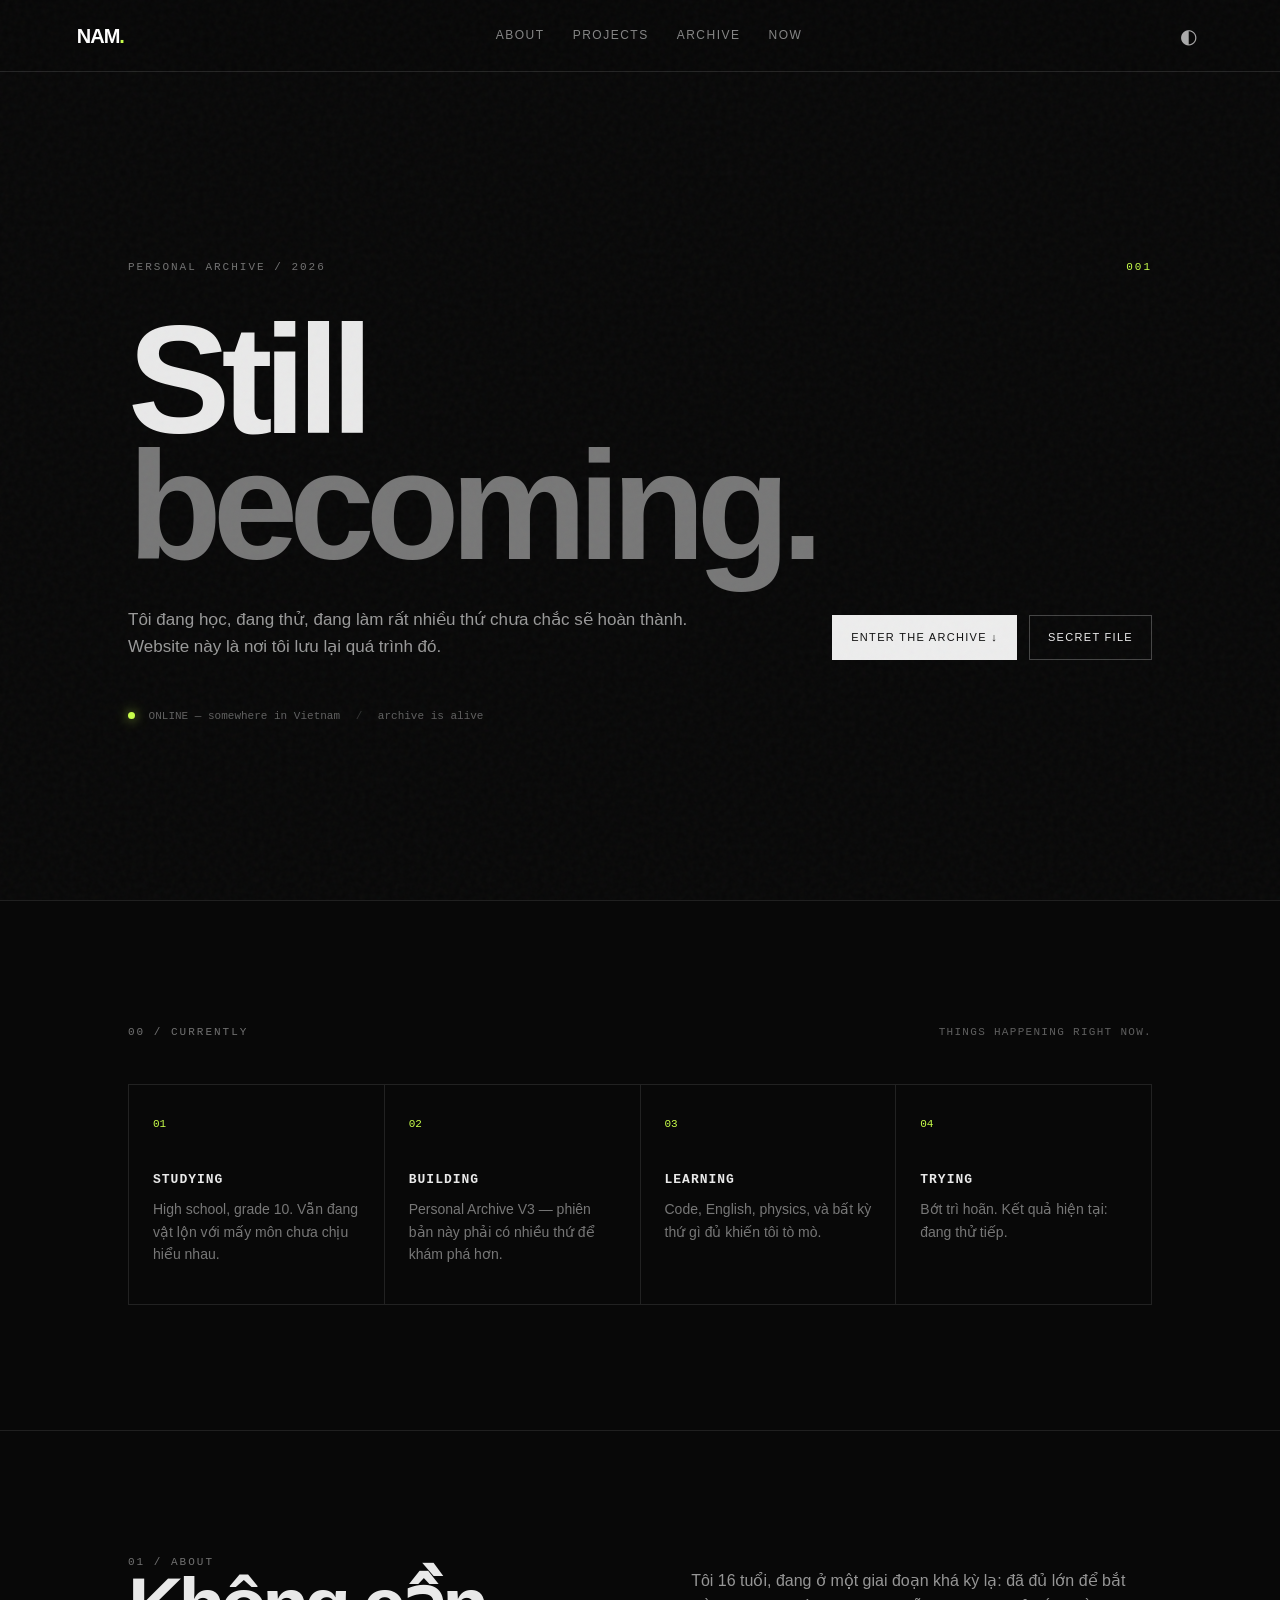
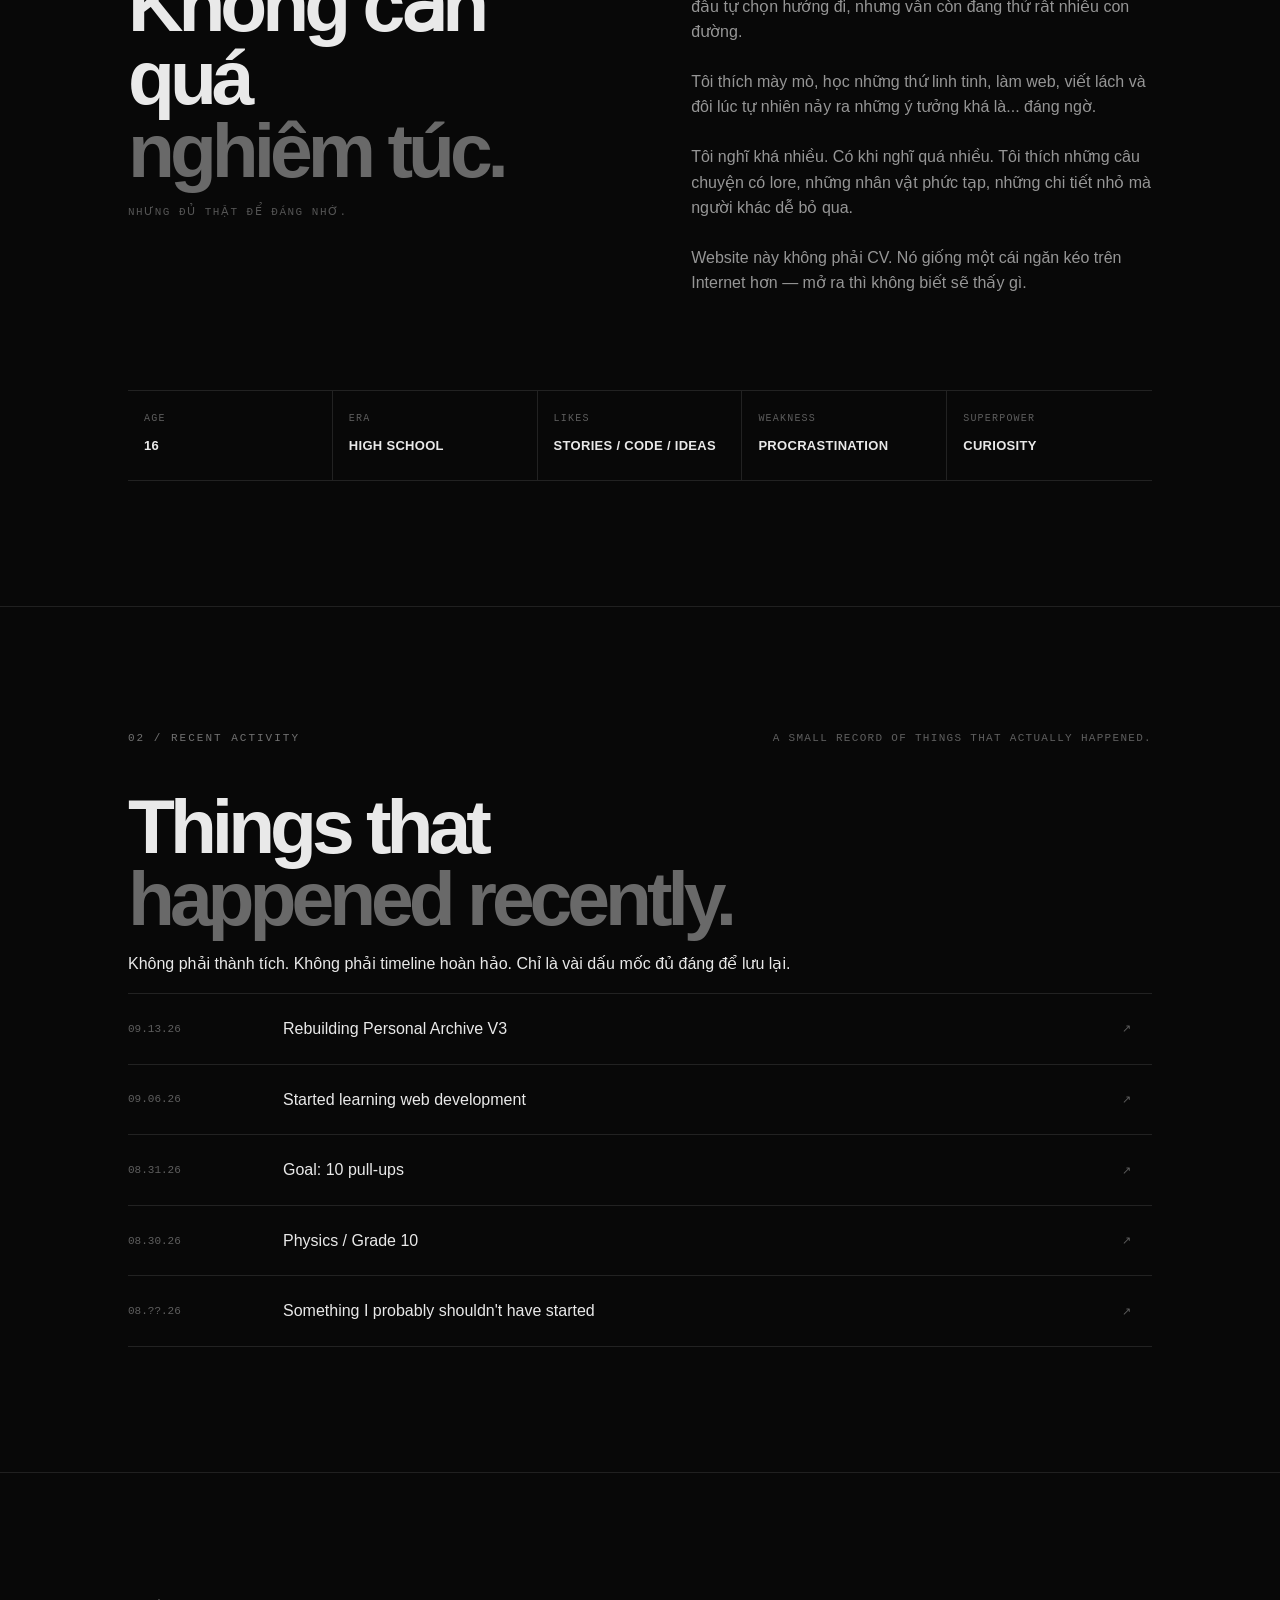
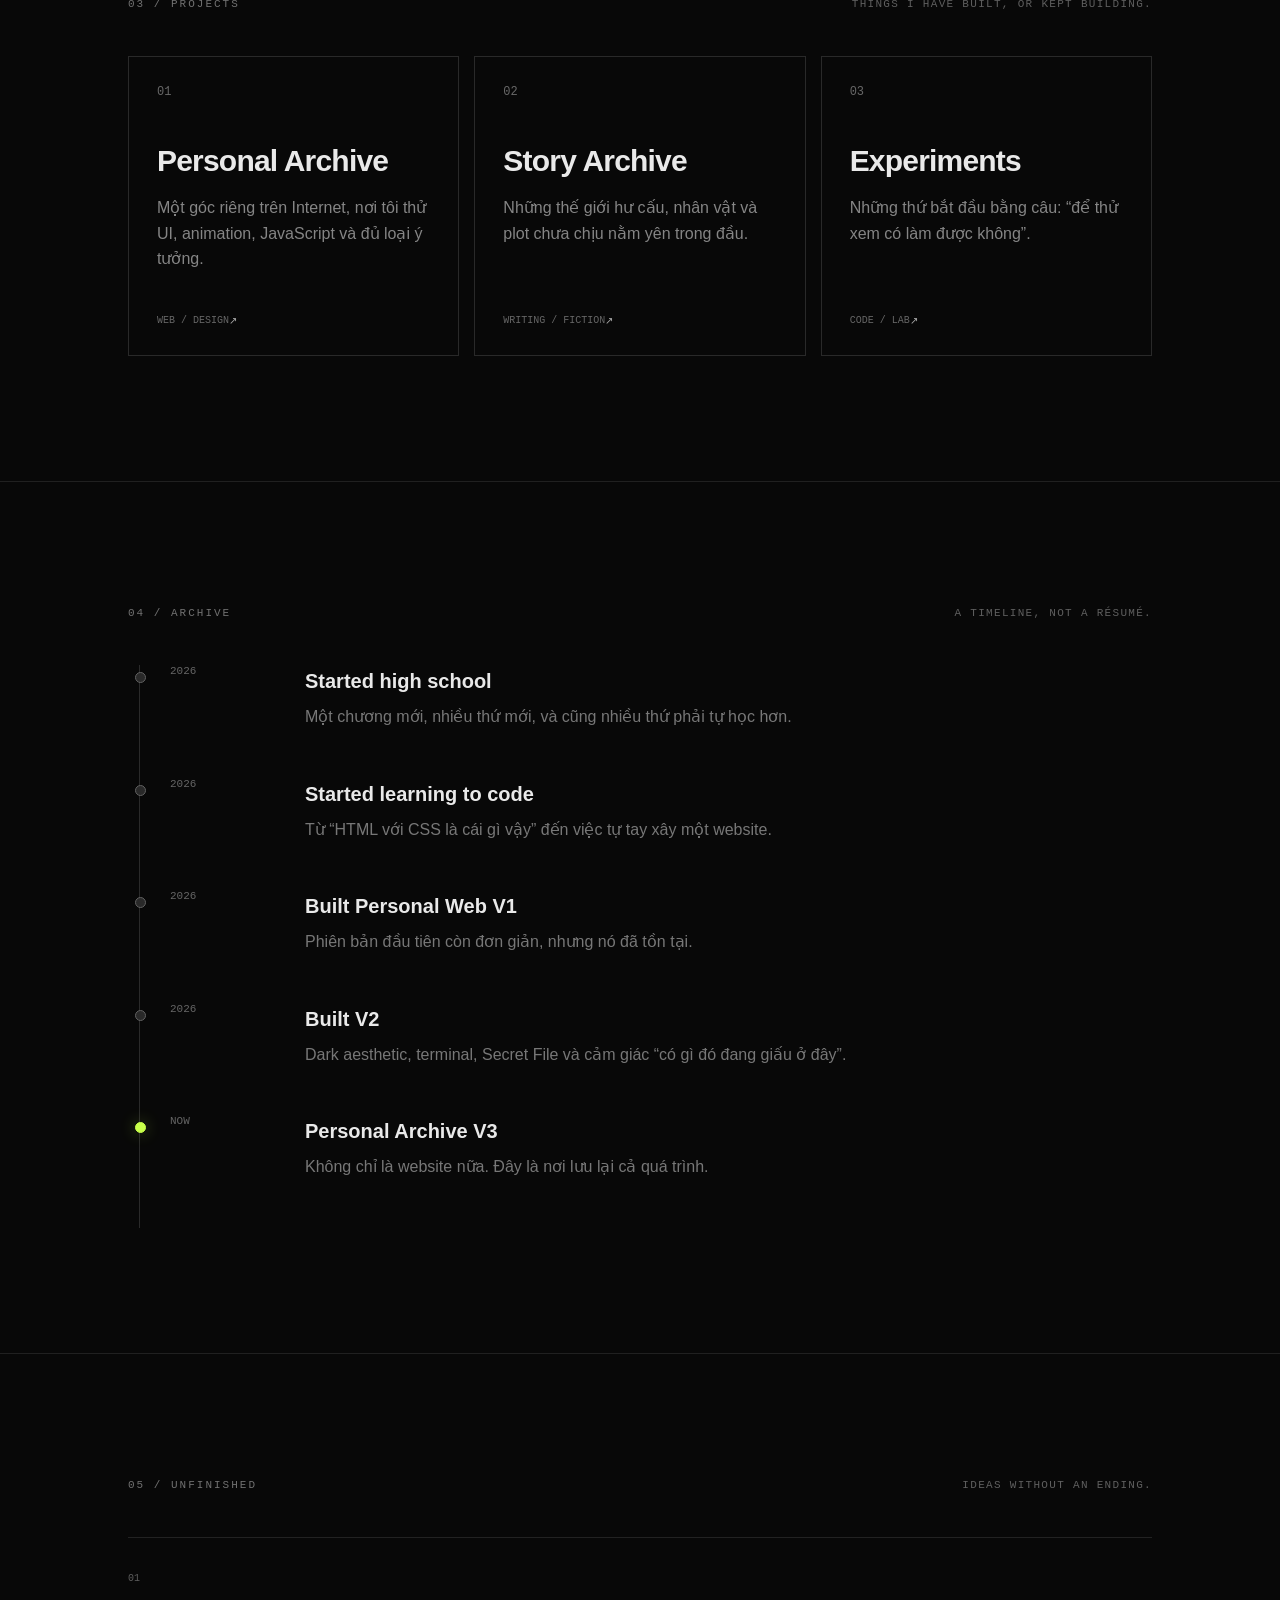
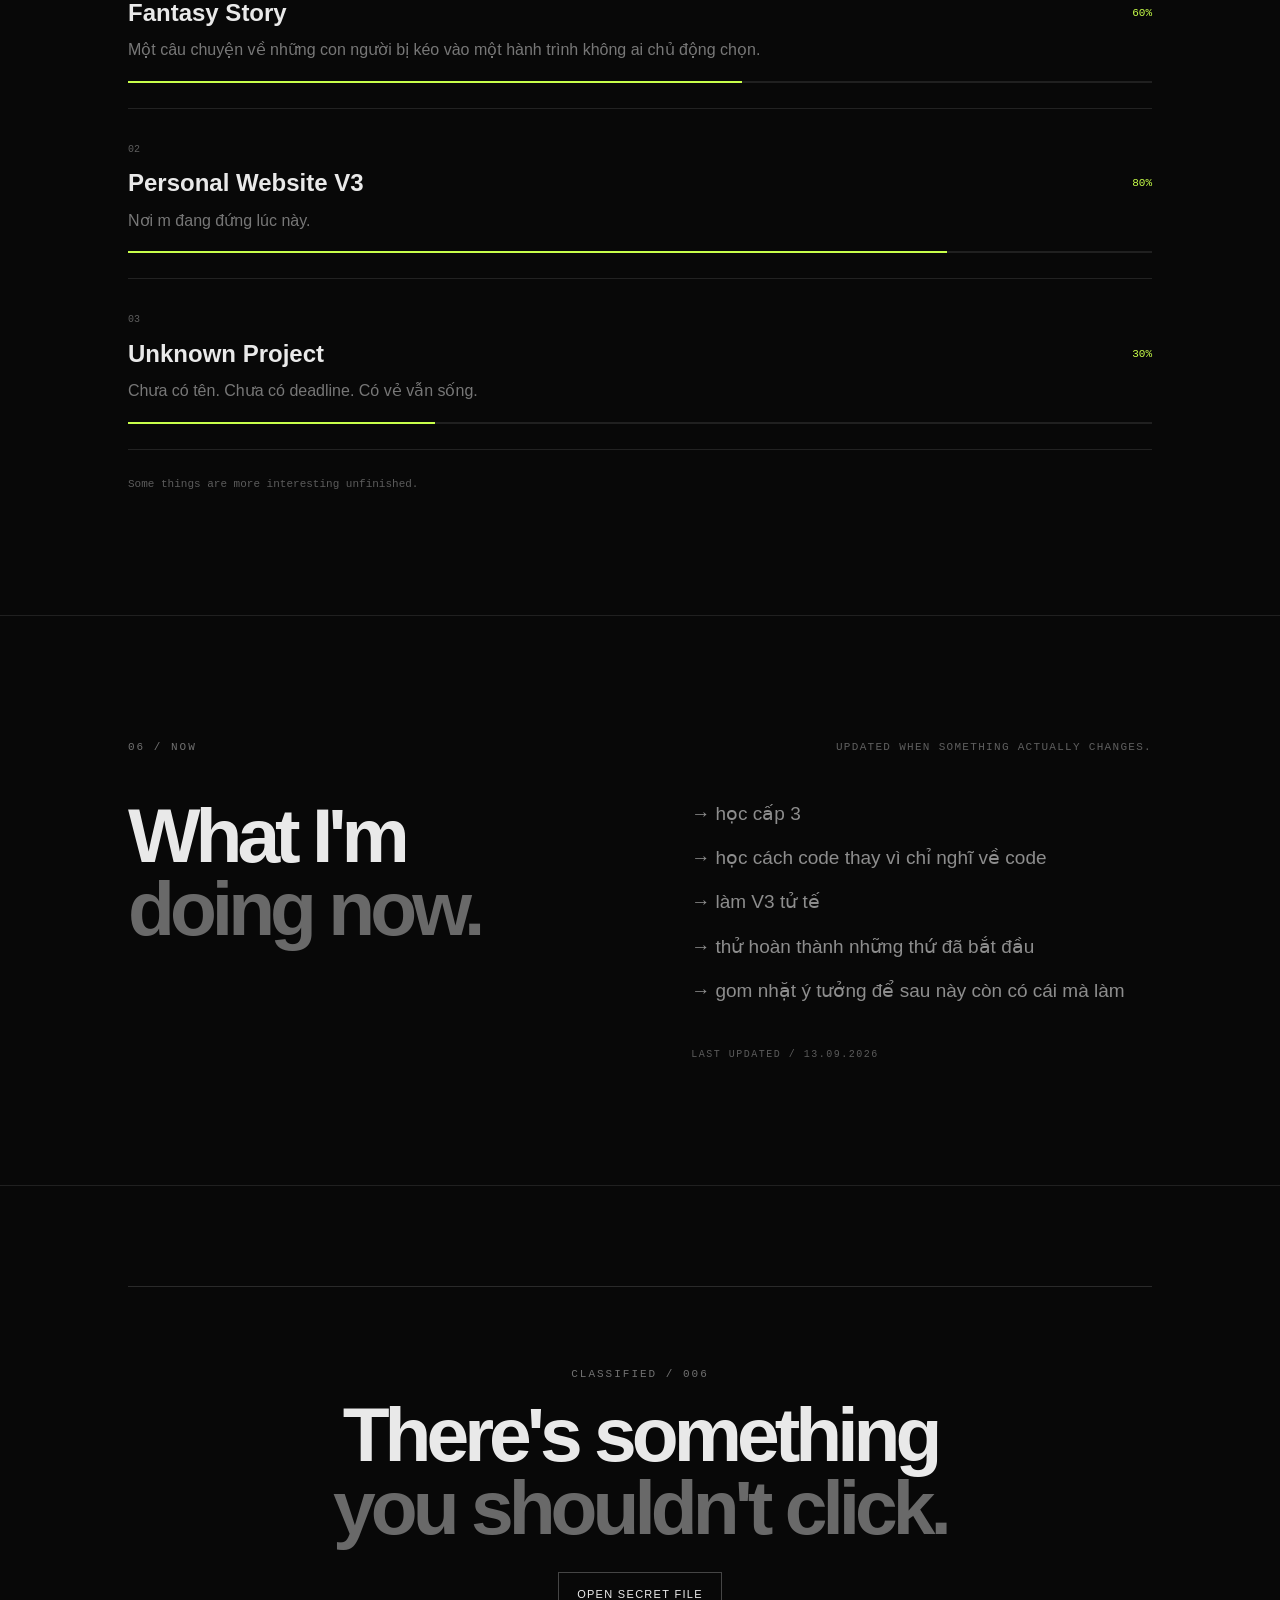
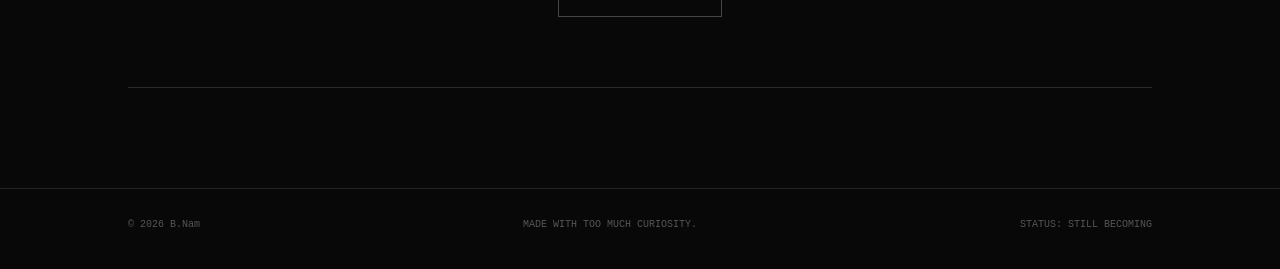
==== commit 924ef03c: "Add files via upload" ====
--- a/index.html
+++ b/index.html
@@ -88,20 +88,41 @@
 
     <section id="activity" class="section reveal">
       <div class="section-head">
-        <div class="section-label">01.5 / ACTIVITY</div>
-        <p class="section-note">A small record of recent movement.</p>
-      </div>
+        <div class="section-label">02 / RECENT ACTIVITY</div>
+        <p class="section-note">A small record of things that actually happened.</p>
+      </div>
+
+      <div class="activity-intro">
+        <h2>Things that<br><em>happened recently.</em></h2>
+        <p>Không phải thành tích. Không phải timeline hoàn hảo. Chỉ là vài dấu mốc đủ đáng để lưu lại.</p>
+      </div>
+
       <div class="activity-list">
-        <button class="activity-row" data-modal-title="Personal Archive V3" data-modal-kicker="13.09.26 / BUILD" data-modal-text="Bắt đầu phiên bản V3: nhiều nội dung hơn, nhiều lớp khám phá hơn, và bớt cảm giác như một landing page trống."><span>09.13.26</span><strong>Rebuilding Personal Archive V3</strong><em>↗</em></button>
-        <button class="activity-row" data-modal-title="Learning web development" data-modal-kicker="09.06.26 / LEARN" data-modal-text="Bắt đầu hiểu HTML, CSS và JavaScript từ những thứ rất cơ bản. Từ đó website này mới thực sự bắt đầu có hình hài."><span>09.06.26</span><strong>Started learning web development</strong><em>↗</em></button>
-        <button class="activity-row" data-modal-title="A small training goal" data-modal-kicker="08.31.26 / PERSONAL" data-modal-text="Mục tiêu mùa hè là 10 pull-ups. Mốc hiện tại: 7. Chưa tới đích, nhưng cũng chưa bỏ cuộc."><span>08.31.26</span><strong>Goal: 10 pull-ups</strong><em>↗</em></button>
-        <button class="activity-row" data-modal-title="Physics / Grade 10" data-modal-kicker="08.30.26 / STUDY" data-modal-text="Một ngày bình thường với dao động, năng lượng, động lượng và vô số câu hỏi kiểu tại sao nó lại ra đáp án này."><span>08.30.26</span><strong>Physics / Grade 10</strong><em>↗</em></button>
+        <button class="activity-row" data-modal-title="Personal Archive V3" data-modal-kicker="13.09.26 / BUILD" data-modal-text="Bắt đầu phiên bản V3: nhiều nội dung hơn, nhiều lớp khám phá hơn, và bớt cảm giác như một landing page trống. Website bắt đầu được xem như một archive thật sự.">
+          <span>09.13.26</span><strong>Rebuilding Personal Archive V3</strong><em>↗</em>
+        </button>
+
+        <button class="activity-row" data-modal-title="Learning web development" data-modal-kicker="09.06.26 / LEARN" data-modal-text="Bắt đầu hiểu HTML, CSS và JavaScript từ những thứ rất cơ bản. Ban đầu HTML đã đủ rối. CSS còn rối hơn. Nhưng rồi từng chút một, mọi thứ bắt đầu có hình hài.">
+          <span>09.06.26</span><strong>Started learning web development</strong><em>↗</em>
+        </button>
+
+        <button class="activity-row" data-modal-title="A small training goal" data-modal-kicker="08.31.26 / PERSONAL" data-modal-text="Mục tiêu mùa hè là 10 pull-ups. Mốc hiện tại: 7. Chưa tới đích. Vẫn đang thử tiếp.">
+          <span>08.31.26</span><strong>Goal: 10 pull-ups</strong><em>↗</em>
+        </button>
+
+        <button class="activity-row" data-modal-title="Physics / Grade 10" data-modal-kicker="08.30.26 / STUDY" data-modal-text="Một ngày bình thường với dao động, năng lượng, động lượng và vô số câu hỏi kiểu: tại sao nó lại ra đáp án này?">
+          <span>08.30.26</span><strong>Physics / Grade 10</strong><em>↗</em>
+        </button>
+
+        <button class="activity-row classified-row" data-modal-title="Something unnamed" data-modal-kicker="CLASSIFIED / ???" data-modal-text="Có một ý tưởng đã xuất hiện. Chưa có tên. Chưa có kế hoạch. Tạm thời cứ để nó nằm đây.">
+          <span>08.??.26</span><strong>Something I probably shouldn't have started</strong><em>↗</em>
+        </button>
       </div>
     </section>
 
     <section id="projects" class="section reveal">
       <div class="section-head">
-        <div class="section-label">02 / PROJECTS</div>
+        <div class="section-label">03 / PROJECTS</div>
         <p class="section-note">Things I have built, or kept building.</p>
       </div>
       <div class="cards project-grid">
@@ -119,7 +140,7 @@
 
     <section id="archive" class="section archive reveal">
       <div class="section-head">
-        <div class="section-label">03 / ARCHIVE</div>
+        <div class="section-label">04 / ARCHIVE</div>
         <p class="section-note">A timeline, not a résumé.</p>
       </div>
       <div class="timeline">
@@ -133,7 +154,7 @@
 
     <section id="unfinished" class="section reveal">
       <div class="section-head">
-        <div class="section-label">04 / UNFINISHED</div>
+        <div class="section-label">05 / UNFINISHED</div>
         <p class="section-note">Ideas without an ending.</p>
       </div>
       <div class="unfinished-list">
@@ -146,7 +167,7 @@
 
     <section id="now" class="section reveal">
       <div class="section-head">
-        <div class="section-label">05 / NOW</div>
+        <div class="section-label">06 / NOW</div>
         <p class="section-note">Updated when something actually changes.</p>
       </div>
       <div class="now-grid">
